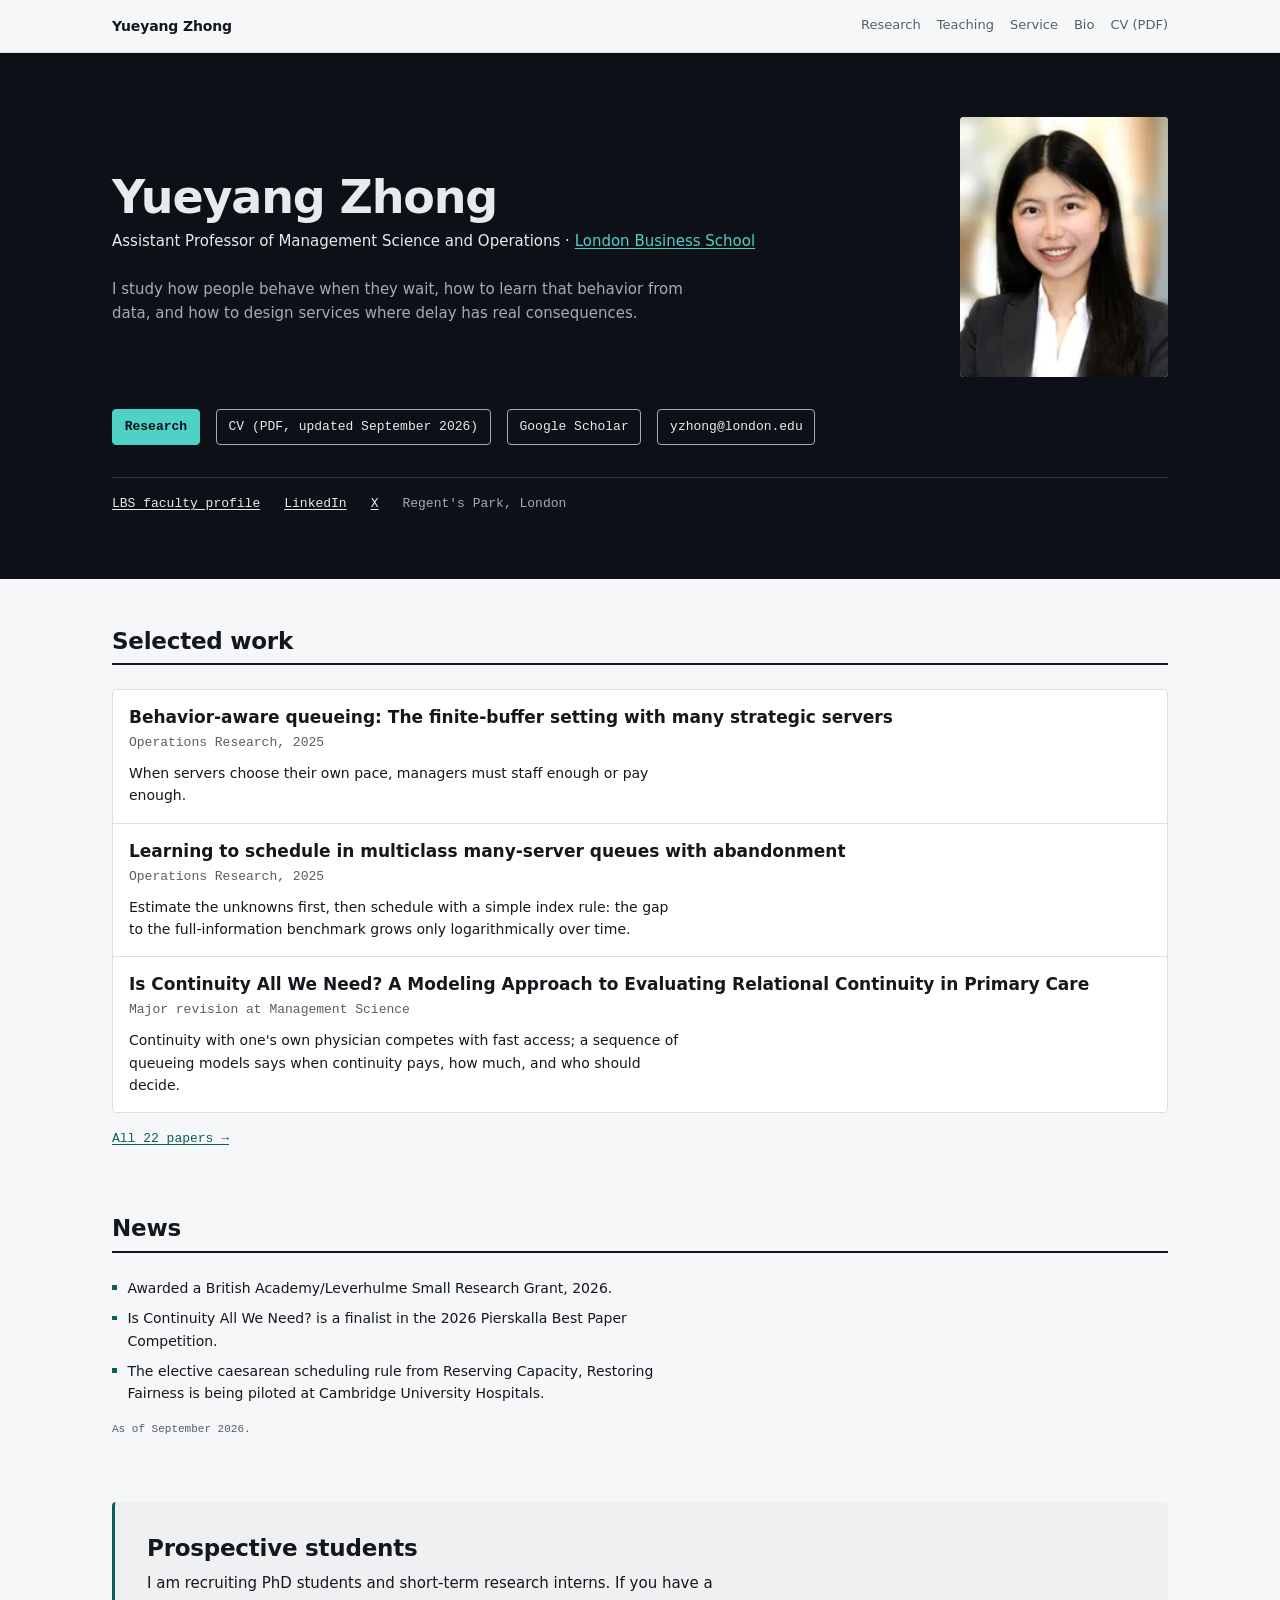
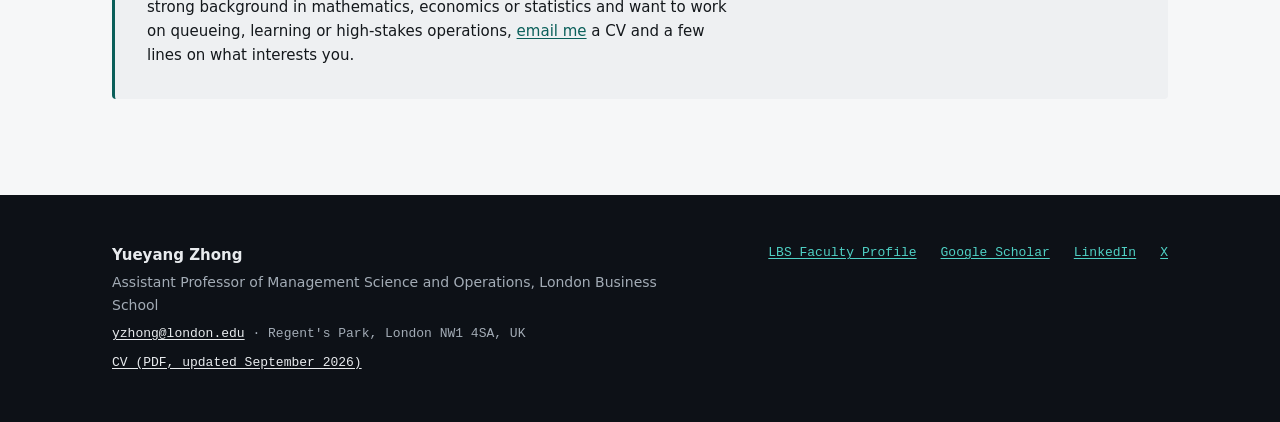
==== index.html @ c59892e0 "[Cursor] Fix what the accessibility and best-practices audits found Three findings from running axe-" ====
<!DOCTYPE html>
<html lang="en" data-design="samplepath">
<head>
<meta charset="utf-8">
<meta name="viewport" content="width=device-width, initial-scale=1">
<title>Yueyang Zhong — London Business School</title>
<meta name="description" content="Yueyang Zhong, Assistant Professor of Management Science and Operations, London Business School: behavior in queues, learning from data, service design.">
<link rel="canonical" href="https://yueyang-zhong.com/">
<meta property="og:type" content="website">
<meta property="og:site_name" content="Yueyang Zhong">
<meta property="og:locale" content="en_GB">
<meta property="og:title" content="Yueyang Zhong — London Business School">
<meta property="og:description" content="Yueyang Zhong, Assistant Professor of Management Science and Operations, London Business School: behavior in queues, learning from data, service design.">
<meta property="og:url" content="https://yueyang-zhong.com/">
<meta property="og:image" content="https://yueyang-zhong.com/img/og-card.png">
<meta property="og:image:type" content="image/png">
<meta property="og:image:width" content="1200">
<meta property="og:image:height" content="630">
<meta property="og:image:alt" content="Yueyang Zhong, Assistant Professor of Management Science and Operations, London Business School. A simulated queue-length path is drawn across a dark card.">
<meta name="twitter:card" content="summary_large_image">
<meta name="twitter:creator" content="@yueyang_zhong">
<meta name="twitter:image" content="https://yueyang-zhong.com/img/og-card.png">
<meta name="twitter:image:alt" content="Yueyang Zhong, Assistant Professor of Management Science and Operations, London Business School. A simulated queue-length path is drawn across a dark card.">
<link rel="icon" href="/favicon.svg" type="image/svg+xml">
<link rel="icon" href="/favicon.ico" sizes="16x16 32x32 48x48">
<link rel="apple-touch-icon" href="/apple-touch-icon.png">
<link rel="stylesheet" href="/styles.css">
<script type="application/ld+json">
{"@context":"https://schema.org","@graph":[{"@type":"WebSite","@id":"https://yueyang-zhong.com/#website","url":"https://yueyang-zhong.com/","name":"Yueyang Zhong","inLanguage":"en","publisher":{"@id":"https://yueyang-zhong.com/#person"}},{"@type":"Person","@id":"https://yueyang-zhong.com/#person","name":"Yueyang Zhong","url":"https://yueyang-zhong.com/","jobTitle":"Assistant Professor of Management Science and Operations","email":"mailto:yzhong@london.edu","address":"Regent's Park, London NW1 4SA, UK","description":"Yueyang Zhong, Assistant Professor of Management Science and Operations, London Business School: behavior in queues, learning from data, service design.","image":{"@type":"ImageObject","url":"https://yueyang-zhong.com/img/portrait-720.jpg","width":720,"height":576},"affiliation":{"@type":"Organization","name":"Management Science and Operations","url":"https://www.london.edu/faculty-and-research/management-science-and-operations","parentOrganization":{"@type":"CollegeOrUniversity","name":"London Business School","url":"https://www.london.edu"}},"alumniOf":[{"@type":"CollegeOrUniversity","name":"The University of Chicago Booth School of Business"},{"@type":"CollegeOrUniversity","name":"Tsinghua University"}],"knowsAbout":["Behavioral and strategic queueing","Learning in queues","High-stakes operations in congested systems","Information and mechanism design"],"sameAs":["https://scholar.google.com/citations?user=4BiTj6sAAAAJ&hl=en","https://www.london.edu/faculty-and-research/faculty-profiles/y/yueyang-zhong","https://www.linkedin.com/in/yueyang-zhong/","https://x.com/yueyang_zhong/"]}]}
</script>
</head>
<body>
<a class="skip" href="#main">Skip to content</a>

<header class="masthead"><div class="wrap">
  <a class="wordmark" href="/">Yueyang Zhong</a>
  <nav aria-label="Primary">
    <a href="/research/">Research</a>
    <a href="/teaching/">Teaching</a>
    <a href="/service/">Service</a>
    <a href="/bio/">Bio</a>
    <a href="/cv-yueyang-zhong.pdf" target="_blank" rel="noopener">CV (PDF)</a>
  </nav>
</div></header>

<main id="main">
<div class="band plain">
  <div class="wrap">
    <div class="herogrid">
      <div>
        <h1>Yueyang Zhong</h1>
        <p class="affil">Assistant Professor of Management Science and Operations &middot; <a href="https://www.london.edu/faculty-and-research/faculty-profiles/y/yueyang-zhong" rel="noopener">London Business School</a></p>
        <p class="identity">I study how people behave when they wait, how to learn that behavior from data, and how to design services where delay has real consequences.</p>
      </div>
      <picture class="portrait"><source type="image/webp" srcset="/img/portrait-240.webp 240w, /img/portrait-480.webp 480w, /img/portrait-720.webp 720w" sizes="(min-width: 52rem) 13rem, 7.5rem"><img src="/img/portrait-480.jpg" srcset="/img/portrait-240.jpg 240w, /img/portrait-480.jpg 480w, /img/portrait-720.jpg 720w" sizes="(min-width: 52rem) 13rem, 7.5rem" width="480" height="384" alt="Portrait of Yueyang Zhong" decoding="async"></picture>
    </div>

    <nav class="actions" aria-label="Start here">
      <a href="/research/" class="dominant">Research</a>
      <a href="/cv-yueyang-zhong.pdf" target="_blank" rel="noopener">CV (PDF, updated September 2026)</a>
      <a href="https://scholar.google.com/citations?user=4BiTj6sAAAAJ&amp;hl=en" target="_blank" rel="noopener">Google Scholar</a>
      <a href="mailto:yzhong@london.edu">yzhong@london.edu</a>
    </nav>

    <ul class="strip">
      <li><a href="https://www.london.edu/faculty-and-research/faculty-profiles/y/yueyang-zhong" rel="noopener">LBS faculty profile</a></li>
      <li><a href="https://www.linkedin.com/in/yueyang-zhong/" rel="noopener">LinkedIn</a></li>
      <li><a href="https://x.com/yueyang_zhong/" rel="noopener">X</a></li>
      <li>Regent&#39;s Park, London</li>
    </ul>
  </div>
</div>
<div class="wrap"><div class="page">

  <section class="section">
    <h2>Selected work</h2>
    <ul class="picks">
      <li>
        <h3><a href="/research/#behavior-aware-queueing-finite-buffer">Behavior-aware queueing: The finite-buffer setting with many strategic servers</a></h3>
        <p class="statusline">Operations Research, 2025</p>
        <p class="hook">When servers choose their own pace, managers must staff enough or pay enough.</p>
      </li>
      <li>
        <h3><a href="/research/#learning-to-schedule-multiclass-abandonment">Learning to schedule in multiclass many-server queues with abandonment</a></h3>
        <p class="statusline">Operations Research, 2025</p>
        <p class="hook">Estimate the unknowns first, then schedule with a simple index rule: the gap to the full-information benchmark grows only logarithmically over time.</p>
      </li>
      <li>
        <h3><a href="/research/#is-continuity-all-we-need">Is Continuity All We Need? A Modeling Approach to Evaluating Relational Continuity in Primary Care</a></h3>
        <p class="statusline">Major revision at Management Science</p>
        <p class="hook">Continuity with one&#39;s own physician competes with fast access; a sequence of queueing models says when continuity pays, how much, and who should decide.</p>
      </li>
    </ul>
    <p class="morelink"><a href="/research/">All 22 papers →</a></p>
  </section>

  <section class="section">
    <h2>News</h2>
    <ul class="nowlist">
      <li>Awarded a British Academy/Leverhulme Small Research Grant, 2026.</li>
      <li>Is Continuity All We Need? is a finalist in the 2026 Pierskalla Best Paper Competition.</li>
      <li>The elective caesarean scheduling rule from Reserving Capacity, Restoring Fairness is being piloted at Cambridge University Hospitals.</li>
    </ul>
    <p class="asof">As of September 2026.</p>
  </section>

<section class="cta">
  <h2>Prospective students</h2>
  <p>I am recruiting PhD students and short-term research interns. If you have a strong background in mathematics, economics or statistics and want to work on queueing, learning or high-stakes operations, <a href="mailto:yzhong@london.edu">email me</a> a CV and a few lines on what interests you.</p>
</section>

</div></div>
</main>

<footer class="footer"><div class="wrap">
  <div>
    <p class="fname">Yueyang Zhong</p>
    <p class="frole">Assistant Professor of Management Science and Operations, London Business School</p>
    <p class="fmeta"><a href="mailto:yzhong@london.edu">yzhong@london.edu</a> &middot; Regent&#39;s Park, London NW1 4SA, UK</p>
    <p class="fmeta"><a href="/cv-yueyang-zhong.pdf" target="_blank" rel="noopener">CV (PDF, updated September 2026)</a></p>
  </div>
  <nav aria-label="Elsewhere">
    <a href="https://www.london.edu/faculty-and-research/faculty-profiles/y/yueyang-zhong" rel="noopener">LBS Faculty Profile</a>
    <a href="https://scholar.google.com/citations?user=4BiTj6sAAAAJ&amp;hl=en" rel="noopener">Google Scholar</a>
    <a href="https://www.linkedin.com/in/yueyang-zhong/" rel="noopener">LinkedIn</a>
    <a href="https://x.com/yueyang_zhong/" rel="noopener">X</a>
  </nav>
</div></footer>
<script>
/* The old site faked navigation with #fragments, which are still in inboxes and
   in Google's index. A fragment never reaches the server, so this is the only
   place the mapping can happen. With JS off the reader stays on the home page,
   which is a fair destination for all four. Nothing else on the site uses JS. */
(function () {
  var map = {"#bio": "/bio/", "#research": "/research/", "#services": "/service/", "#teaching": "/teaching/"};
  var to = map[(window.location.hash || "").toLowerCase()];
  if (to) { window.location.replace(to); }
})();
</script>
</body>
</html>
---- styles.css ----
/* GENERATED by tools/build_site.py from tokens.css + tools/site.css.
   Do not edit this file: edit those two and rebuild. */
/* ============================================================================
   tokens.css — design tokens for yueyang-zhong.com
   ----------------------------------------------------------------------------
   Written 2026-09-20. Companion to DESIGN.md. Consumed by Task 7.

   GATE B IS DECIDED: the chosen direction is SAMPLE PATH. The Broadsheet and
   Plate theme blocks have been deleted. They remain recoverable from
   _design\mockup-1.html and _design\mockup-3.html, which inline the
   three-theme version of this file and are kept on disk as the record.

   HOW THIS FILE IS ORGANISED

   Part 1  Invariants. Spacing, motion, focus, layout and z-index. Structural
           rather than stylistic, and unchanged from the three-direction
           version of this file.

   Part 2  The Sample Path theme: font stacks, type scale, colour palette,
           density and border rules, scoped to [data-design="samplepath"].
           Set it on the root element:  <html lang="en" data-design="samplepath">

   No @import, no @font-face, no CDN, no webfont. Every font stack below
   resolves against fonts already on the reader's machine, so this file has
   zero network dependencies and the site ships zero font bytes. See
   DESIGN.md §3.4 for why Sample Path in particular does not need one.

   Every colour pair is measured, not asserted. Run
   `venv\Scripts\python.exe _design\contrast.py` after changing any colour;
   it exits non-zero if a pair drops below its WCAG 2.1 AA threshold.
   ========================================================================= */

/* ============================================================================
   PART 1 — INVARIANTS
   ========================================================================= */

:root {
  /* --- Spacing scale ------------------------------------------------------
     A single 8px-rooted scale with two sub-8 steps for inline gaps. Named by
     t-shirt size so a component never invents a number. Anything not on this
     scale is a bug, with one exception: optical alignment of the motif, which
     is documented inline where it occurs. */
  --space-3xs: 0.25rem; /*  4px */
  --space-2xs: 0.5rem; /*  8px */
  --space-xs: 0.75rem; /* 12px */
  --space-s: 1rem; /* 16px */
  --space-m: 1.5rem; /* 24px */
  --space-l: 2rem; /* 32px */
  --space-xl: 3rem; /* 48px */
  --space-2xl: 4rem; /* 64px */
  --space-3xl: 6rem; /* 96px */
  --space-4xl: 8rem; /* 128px */

  /* --- Layout -------------------------------------------------------------
     --measure is the reading measure for prose. The theme overrides it; the
     value here is the fallback. --gutter grows with the viewport so the
     390px case is not starved and the 1440px case is not cramped. */
  --measure: 66ch;
  --measure-tight: 58ch;
  --page-max: 72rem;
  --gutter: clamp(1.25rem, 4vw, 3rem);

  /* Clears the sticky masthead when an anchor is targeted. IA.md §2.3.1 makes
     this mandatory: without it the browser scrolls a paper entry underneath
     the header and the anchor arrival lands on the wrong paper. */
  --anchor-offset: 5.5rem;

  /* --- Motion -------------------------------------------------------------
     Four durations and one signature. Anything longer than --motion-slow on
     an interaction is a delay the reader can feel and did not ask for. */
  --motion-instant: 90ms;
  --motion-fast: 160ms;
  --motion-base: 240ms;
  --motion-slow: 420ms;
  --motion-signature: 2600ms; /* the hero motif draw, once, on load */
  --motion-signature-delay: 250ms;

  --ease-out: cubic-bezier(0.22, 0.7, 0.3, 1);
  --ease-in-out: cubic-bezier(0.65, 0, 0.35, 1);
  --ease-step: steps(1, end);

  /* --- Focus --------------------------------------------------------------
     One focus treatment across the whole site. Colour comes from the theme;
     geometry does not, because an inconsistent focus ring is a usability bug
     rather than a style choice. */
  --focus-width: 3px;
  --focus-offset: 2px;

  /* --- Elevation ----------------------------------------------------------
     Deliberately minimal. This site separates things with rules and space,
     not shadows; a drop shadow on an academic paper list reads as a product
     dashboard. --elev-1 exists only for chrome that floats over content
     (the mobile jump bar), and nothing else may use it. */
  --elev-0: none;
  --elev-1: 0 1px 2px rgb(0 0 0 / 0.06), 0 4px 12px rgb(0 0 0 / 0.05);

  /* --- Stacking ----------------------------------------------------------- */
  --z-base: 0;
  --z-sticky: 10;
  --z-masthead: 20;
  --z-skiplink: 100;
}

/* Reduced motion is honoured at the token level, so a component that forgets
   to write its own media query still gets the right behaviour. The signature
   motif goes to zero duration, which means it renders in its final, complete
   state — not that it disappears. */
@media (prefers-reduced-motion: reduce) {
  :root {
    --motion-instant: 1ms;
    --motion-fast: 1ms;
    --motion-base: 1ms;
    --motion-slow: 1ms;
    --motion-signature: 1ms;
    --motion-signature-delay: 0ms;
  }
}

/* ============================================================================
   PART 2 — THEME: SAMPLE PATH

   Type role names, in the order they appear in an entry:

     --font-display / --font-body / --font-meta   font stacks
     --t-display  page H1
     --t-h2       direction heading (I. Behavioral and strategic queueing)
     --t-h3       paper title
     --t-body     overview, takeaway
     --t-small    author line, abstract
     --t-meta     third line (status), credit bullets, link row
     --t-micro    letterspaced labels and counts

   Each --t-* role has a matching --lh-* line height and --ls-* letter spacing
   where it differs from normal.
   ========================================================================= */

[data-design="samplepath"] {
  /* Fonts — the platform UI sans, plus the platform monospace for anything
     that is a value rather than a word. ui-monospace and the Cascadia/Consolas
     fallbacks all carry tabular figures, which is the point: the third line,
     years, page ranges and counts line up in a column. */
  --font-display: system-ui, -apple-system, "Segoe UI Variable Display",
    "Segoe UI", Roboto, "Helvetica Neue", Arial, sans-serif;
  --font-body: var(--font-display);
  --font-meta: ui-monospace, SFMono-Regular, "SF Mono", "Cascadia Mono",
    "Segoe UI Mono", Consolas, "Liberation Mono", Menlo, monospace;

  /* Type scale — 1.2 (minor third) off a 15px base. This direction buys its
     legibility from alignment and whitespace discipline rather than size. */
  --t-display: clamp(1.875rem, 1.4rem + 2vw, 2.875rem); /* 30 → 46 */
  --t-h2: clamp(1.1875rem, 1.05rem + 0.6vw, 1.4375rem); /* 19 → 23 */
  --t-h3: 1.0625rem; /* 17 */
  --t-body: 0.9375rem; /* 15 */
  --t-small: 0.875rem; /* 14 */
  --t-meta: 0.8125rem; /* 13 */
  --t-micro: 0.6875rem; /* 11 */

  --lh-display: 1.05;
  --lh-h2: 1.25;
  --lh-h3: 1.35;
  --lh-body: 1.6;
  --lh-small: 1.5;
  --lh-meta: 1.35;

  --ls-display: -0.025em;
  --ls-h2: -0.01em;
  --ls-micro: 0.08em;

  --weight-body: 400;
  --weight-medium: 550;
  --weight-bold: 680;

  /* Colour — cool neutrals, one teal signal, one dark band.
     Ratios measured in _design/contrast.json. */
  --c-bg: #f6f7f8;
  --c-bg-sunk: #eef0f2;
  --c-card: #ffffff;
  --c-ink: #14181c; /* 17.84:1 on --c-card */
  --c-ink-muted: #565e66; /*  6.59:1 on --c-card */
  --c-ink-faint: #565e66;
  --c-rule: #dce0e4; /*  1.33:1 — decorative only */
  --c-rule-strong: #838c95; /*  3.18:1 — control boundaries */
  --c-accent: #0a5f5a; /*  7.51:1 on --c-card */
  --c-accent-hover: #073f3c; /* 11.76:1 */
  --c-award-ink: #6b4a00; /*  7.13:1 on --c-card — award bullet marker */
  --c-target-tint: #e8f4f3; /* 15.86:1 for --c-ink */
  --c-focus: var(--c-accent);

  /* The 3px status edge on an entry. Gate B moved status into the third line
     as words, so these two are now a redundant second channel, not the only
     one. "In progress" deliberately has no colour of its own: it takes
     --c-rule, so the edge is present but says nothing louder than the text. */
  --c-state-published: #0a5f5a; /*  7.51:1 on --c-card */
  --c-state-review: #8a4b00; /*  6.80:1 on --c-card */

  /* Dark hero band */
  --c-band: #0d1117;
  --c-band-ink: #e8ebee; /* 15.81:1 on --c-band */
  --c-band-muted: #a3acb6; /*  8.23:1 */
  --c-band-accent: #4fd1c5; /* 10.15:1 — the motif stroke */

  /* Density and shape */
  --measure: 62ch;
  --entry-gap: 0; /* rows meet on a shared hairline */
  --entry-pad: var(--space-s);
  --section-gap: var(--space-2xl);
  --rail-width: 15rem;
  --radius: 4px;
  --radius-chip: 3px;
  --border-hair: 1px;
  --border-emphasis: 2px;
  --target-rule: 3px;
}
/* ============================================================================
   site.css — components for yueyang-zhong.com
   ----------------------------------------------------------------------------
   Concatenated after tokens.css by tools/build_site.py, which writes the single
   served stylesheet. Edit this file or tokens.css, never site/styles.css.

   Two halves:

   PART A  The reset, the page chrome (masthead, hero band, footer) and the
           research page. Ported verbatim from RESET_CSS and SAMPLEPATH_CSS in
           _design/build_mockups.py, which produced the render the author signed
           off. Do not restyle anything here; DESIGN.md is the contract and
           _design/mockup-2.html is the reference.

   PART B  The four pages that had no mockup: home, teaching, service, bio.
           These add no new colours, no new type sizes and no new spacing
           values. Every rule below composes tokens.css and reuses the research
           page's own conventions: monospace for anything that is a value
           rather than a word, hairlines instead of shadows, and one measure for
           prose.

   PART C  Print.

   No @import. No webfont: the design is system stacks by decision, so the site
   ships zero font bytes. No url() of any kind, so the stylesheet requests
   nothing.
   ========================================================================= */

/* ============================================================================
   PART A1 — reset
   ========================================================================= */

*,*::before,*::after{box-sizing:border-box}
html{-webkit-text-size-adjust:100%}
body{margin:0}
img,svg{display:block;max-width:100%}
a{color:inherit}
h1,h2,h3,p,ul,ol,dl,figure{margin:0}
ul{padding:0;list-style:none}
:focus-visible{outline:var(--focus-width) solid var(--c-focus);
 outline-offset:var(--focus-offset)}
.skip{position:absolute;left:-9999px;top:0;z-index:var(--z-skiplink);
 padding:.75rem 1rem;background:var(--c-bg);color:var(--c-ink)}
.skip:focus{left:0}
.vh{position:absolute;width:1px;height:1px;overflow:hidden;clip-path:inset(50%);
 white-space:nowrap}
article{scroll-margin-top:var(--anchor-offset)}
section{scroll-margin-top:var(--anchor-offset)}
summary{cursor:pointer}
summary::-webkit-details-marker{display:none}

/* ============================================================================
   PART A2 — page chrome and the research page (Sample Path, as signed off)
   ========================================================================= */

body{background:var(--c-bg);color:var(--c-ink);font-family:var(--font-body);
 font-size:var(--t-body);line-height:var(--lh-body);
 -webkit-font-smoothing:antialiased}
.wrap{max-width:var(--page-max);margin:0 auto;padding:0 var(--gutter)}

.masthead{position:sticky;top:0;z-index:var(--z-masthead);
 background:color-mix(in srgb,var(--c-bg) 88%,transparent);
 backdrop-filter:saturate(140%) blur(8px);
 border-bottom:var(--border-hair) solid var(--c-rule)}
.masthead .wrap{display:flex;flex-wrap:wrap;gap:var(--space-2xs) var(--space-m);
 align-items:center;justify-content:space-between;min-height:3.25rem}
.wordmark{font-weight:var(--weight-bold);font-size:var(--t-small);
 letter-spacing:-.01em;text-decoration:none}
.masthead nav{display:flex;flex-wrap:wrap;gap:var(--space-xs) var(--space-s)}
.masthead nav a{font-size:var(--t-meta);text-decoration:none;
 color:var(--c-ink-muted);padding:.3rem 0;
 border-bottom:var(--border-emphasis) solid transparent}
.masthead nav a:hover{color:var(--c-ink)}
.masthead nav a[aria-current]{color:var(--c-ink);
 border-bottom-color:var(--c-accent)}

/* The sticky masthead over a dark band: at the top of the page the blurred
   light background would sit on top of the band. It is only sticky once it has
   left, so the band supplies its own top padding and the masthead is
   transparent until it detaches -- which is what `position:sticky` already
   does. Nothing to add; noted so it is not "fixed" later. */

/* Signature motif: the queue-length sample path, drawn once with a CSS
   stroke-dash animation. No JS. The path is complete in the markup, so with
   animation suppressed the figure is simply already finished. */
.band{background:var(--c-band);color:var(--c-band-ink);position:relative;
 overflow:hidden;padding:var(--space-2xl) 0 0}
.band h1{font-size:var(--t-display);line-height:var(--lh-display);
 letter-spacing:var(--ls-display);font-weight:var(--weight-bold)}
.band .kicker{font-family:var(--font-meta);font-size:var(--t-micro);
 letter-spacing:var(--ls-micro);text-transform:uppercase;
 color:var(--c-band-accent);margin-bottom:var(--space-xs)}
.band .overview{max-width:var(--measure);margin-top:var(--space-m);
 color:var(--c-band-muted);font-size:var(--t-body)}
/* Review round 1 deleted the hero totals line and the motif caption. The
   caption used to supply the band's bottom padding, so the motif carries it
   now; without this the sample path runs into the edge of the dark band. */
.motif{margin-top:var(--space-l);line-height:0;
 padding-bottom:var(--space-l)}
.motif svg{width:100%;height:auto}
.motif .grid{stroke:rgb(255 255 255 / .1);stroke-width:1}
.motif .path{fill:none;stroke:var(--c-band-accent);stroke-width:2;
 stroke-linejoin:round;stroke-dasharray:2048;stroke-dashoffset:2048;
 animation:draw var(--motion-signature) var(--ease-out)
  var(--motion-signature-delay) forwards}
@keyframes draw{to{stroke-dashoffset:0}}
@media (prefers-reduced-motion:reduce){
  .motif .path{animation:none;stroke-dashoffset:0}
}

/* Two-column: sticky direction rail, then the list.
   min-width:0 on both tracks is load-bearing, not defensive. A grid item's
   default min-width is auto, so the rail's nowrap direction links would set a
   min-content width of ~1000px and push the whole page into horizontal
   scroll at 390px. With min-width:0 the rail scrolls internally instead. */
.layout{display:grid;gap:var(--space-xl);padding:var(--space-xl) 0 var(--space-2xl);
 grid-template-columns:minmax(0,1fr)}
.layout>*{min-width:0}
@media (min-width:64rem){
  .layout{grid-template-columns:var(--rail-width) minmax(0,1fr);
   gap:var(--space-2xl)}
  .rail{position:sticky;top:5rem;align-self:start}
}
.rail h2{font-family:var(--font-meta);font-size:var(--t-micro);
 letter-spacing:var(--ls-micro);text-transform:uppercase;
 color:var(--c-ink-muted);margin-bottom:var(--space-xs)}
.jumpbar ul{display:flex;gap:var(--space-2xs);overflow-x:auto;
 padding-bottom:var(--space-2xs);scrollbar-width:thin}
@media (min-width:64rem){
  .jumpbar ul{flex-direction:column;overflow:visible}
}
.jumpbar a{display:flex;gap:.55em;align-items:baseline;text-decoration:none;
 font-size:var(--t-meta);padding:.4rem .6rem;border-radius:var(--radius);
 border:var(--border-hair) solid var(--c-rule);background:var(--c-card);
 white-space:nowrap;transition:border-color var(--motion-fast) var(--ease-out)}
@media (min-width:64rem){.jumpbar a{white-space:normal}}
.jumpbar a:hover{border-color:var(--c-rule-strong)}
.jb-num{font-family:var(--font-meta);color:var(--c-accent);
 font-weight:var(--weight-bold)}
.jb-name{flex:1}
.jb-count{font-family:var(--font-meta);color:var(--c-ink-muted);
 font-variant-numeric:tabular-nums}
.legend{margin-top:var(--space-m);font-size:var(--t-micro);
 color:var(--c-ink-muted);line-height:1.5}

.direction{margin-bottom:var(--section-gap)}
.direction>header{margin-bottom:var(--space-s)}
.direction h2{font-size:var(--t-h2);line-height:var(--lh-h2);
 letter-spacing:var(--ls-h2);font-weight:var(--weight-bold);
 display:flex;gap:.5em;align-items:baseline}
.dnum{font-family:var(--font-meta);font-size:var(--t-meta);
 color:var(--c-accent);font-weight:var(--weight-bold);
 border:var(--border-hair) solid var(--c-accent);border-radius:var(--radius-chip);
 padding:.1em .45em;letter-spacing:.04em}
.orienting{color:var(--c-ink-muted);font-size:var(--t-small);
 max-width:var(--measure);margin-top:var(--space-2xs)}

.list{background:var(--c-card);border:var(--border-hair) solid var(--c-rule);
 border-radius:var(--radius);overflow:hidden}
.entry{padding:var(--entry-pad);position:relative;
 border-top:var(--border-hair) solid var(--c-rule)}
.entry:first-child{border-top:0}
.entry::before{content:"";position:absolute;left:0;top:0;bottom:0;width:3px;
 background:var(--state-colour)}
.entry[data-state="published"]{--state-colour:var(--c-state-published)}
.entry[data-state="review"]{--state-colour:var(--c-state-review)}
.entry[data-state="progress"]{--state-colour:var(--c-rule)}
.entry h3{font-size:var(--t-h3);line-height:var(--lh-h3);
 font-weight:var(--weight-medium);padding-left:var(--space-xs)}
.entry>*:not(h3){padding-left:var(--space-xs)}
.authors{font-size:var(--t-small);color:var(--c-ink-muted);
 margin-top:var(--space-3xs)}
.au-self{font-weight:var(--weight-bold);color:var(--c-ink)}
.au-student{text-decoration:underline;text-decoration-style:dotted;
 text-underline-offset:.18em}
/* The third line. One slot, one treatment, whatever the state: a published
   paper's citation and a working paper's "Work in progress" are the same font,
   size and colour, because they answer the same question. */
.statusline{font-family:var(--font-meta);font-size:var(--t-meta);
 font-variant-numeric:tabular-nums;color:var(--c-ink-muted);
 margin-top:var(--space-3xs)}

/* Awards, coverage and funding as visible bullets. They used to sit below a
   one-line summary; review round 1 deleted that slot, so they now follow the
   status line directly. The award marker is the one place this list uses a
   second colour, so the strongest credential is findable without a pill. */
.credits{margin-top:var(--space-2xs);max-width:var(--measure);
 display:grid;gap:var(--space-3xs)}
.credit{position:relative;padding-left:1.1em;font-size:var(--t-meta);
 line-height:1.55;color:var(--c-ink)}
.credit::before{content:"";position:absolute;left:0;top:.55em;
 width:.34em;height:.34em;background:var(--c-ink-muted)}
.credit-award{color:var(--c-ink)}
.credit-award::before{background:var(--c-award-ink)}
.credit-k{font-family:var(--font-meta);font-size:var(--t-micro);
 letter-spacing:.06em;text-transform:uppercase;color:var(--c-ink-muted);
 margin-right:.55em}
.credit-award .credit-k{color:var(--c-award-ink)}
.credits a{color:var(--c-accent);text-underline-offset:.15em}

.links{margin-top:var(--space-2xs);display:flex;flex-wrap:wrap;
 gap:var(--space-2xs) var(--space-xs);font-family:var(--font-meta);
 font-size:var(--t-meta)}
.links a{color:var(--c-accent);text-underline-offset:.15em}
.links a:hover,.credits a:hover,.pagetail a:hover{color:var(--c-accent-hover)}

details{margin-top:var(--space-2xs)}
summary{display:inline-flex;align-items:center;gap:.5em;
 font-family:var(--font-meta);font-size:var(--t-meta);color:var(--c-accent);
 list-style:none;border:var(--border-hair) solid var(--c-rule-strong);
 border-radius:var(--radius-chip);padding:.2em .6em;
 transition:background var(--motion-fast) var(--ease-out)}
summary::before{content:"";width:.45em;height:.45em;border-right:2px solid
 currentColor;border-bottom:2px solid currentColor;transform:rotate(45deg)
 translate(-1px,-1px);transition:transform var(--motion-fast) var(--ease-out)}
details[open] summary::before{transform:rotate(-135deg) translate(-2px,-2px)}
summary:hover{background:var(--c-bg-sunk)}
.t2-body{margin-top:var(--space-2xs);padding:var(--space-s);
 background:var(--c-bg);border-left:var(--border-emphasis) solid var(--c-rule);
 max-width:var(--measure)}
/* For 16 of 22 entries this is now the only prose on the page, not
   supplementary detail, because the one-line summary above it is gone. */
.precis{font-size:var(--t-small);line-height:1.62}

.entry:target{background:var(--c-target-tint)}
.entry:target::before{background:var(--c-accent);width:4px}

.pagetail{border-top:var(--border-hair) solid var(--c-rule);
 padding-top:var(--space-m);font-size:var(--t-small);color:var(--c-ink-muted)}
.pagetail p+p{margin-top:var(--space-2xs)}
.pagetail a{color:var(--c-accent)}

/* ============================================================================
   PART B — home, teaching, service, bio

   B1. Page skeleton. Every page opens with the same dark band as /research/,
   so the five destinations read as one site. The motif appears in one place
   only, per DESIGN.md section 8, so on these four pages the band carries the
   heading and nothing else and therefore needs its own bottom padding.
   ========================================================================= */

.band.plain{padding-bottom:var(--space-2xl)}
.band .lede{max-width:var(--measure);margin-top:var(--space-m);
 color:var(--c-band-ink);font-size:var(--t-body)}
.band .lede a{color:var(--c-band-accent);text-underline-offset:.15em}

main{display:block}
.page{padding:var(--space-xl) 0 var(--space-3xl);max-width:var(--page-max);
 margin:0 auto}
.section{margin-top:var(--section-gap)}
.section:first-child{margin-top:0}
.section>h2,.band-section>h2{font-size:var(--t-h2);line-height:var(--lh-h2);
 letter-spacing:var(--ls-h2);font-weight:var(--weight-bold);
 padding-bottom:var(--space-2xs);
 border-bottom:var(--border-emphasis) solid var(--c-ink)}
.section>h2+*{margin-top:var(--space-m)}
.prose{max-width:var(--measure)}
.prose p+p{margin-top:var(--space-s)}
.prose a{color:var(--c-accent);text-underline-offset:.15em}
.prose a:hover{color:var(--c-accent-hover)}

/* B2. The year-and-line row. One component for positions, education, awards,
   industry experience and every service section: the left column is a value,
   so it is monospace and tabular like the research page's third line, and the
   rows meet on a shared hairline exactly as the paper entries do. Below 34rem
   the year moves above its line rather than squeezing the text into a third of
   the viewport. */
.rows{border-top:var(--border-hair) solid var(--c-rule)}
.rows>li{border-bottom:var(--border-hair) solid var(--c-rule);
 padding:var(--space-xs) 0}
.rk{display:block;font-family:var(--font-meta);font-size:var(--t-meta);
 font-variant-numeric:tabular-nums;color:var(--c-ink-muted);
 margin-bottom:var(--space-3xs)}
@media (min-width:34rem){
  .rows>li{display:grid;grid-template-columns:8.5rem minmax(0,1fr);
   gap:var(--space-s)}
  .rk{margin-bottom:0;padding-top:.15em}
}
.rv{max-width:var(--measure)}
.rv>p:first-child{font-size:var(--t-body)}
.sub{font-size:var(--t-small);color:var(--c-ink-muted);
 margin-top:var(--space-3xs)}
.sub-k{font-family:var(--font-meta);font-size:var(--t-micro);
 letter-spacing:.06em;text-transform:uppercase;color:var(--c-ink-muted);
 margin-right:.55em}
.sub a{color:var(--c-accent);text-underline-offset:.15em}
.rv .links{margin-top:var(--space-2xs)}
/* An undated list -- the journals, the conference venues -- keeps the same
   hairline rows without an empty first column. */
.rows.undated>li{display:block}

/* B3. Two-column lists where each line is short. The journals are 13 one-word
   to four-word names; a single column wastes two thirds of a desktop row. */
.cols{columns:2;column-gap:var(--space-2xl)}
@media (max-width:40rem){.cols{columns:1}}
.cols>li{break-inside:avoid}
.subhead{font-family:var(--font-meta);font-size:var(--t-micro);
 letter-spacing:var(--ls-micro);text-transform:uppercase;
 color:var(--c-ink-muted);margin-bottom:var(--space-2xs)}
.group+.group{margin-top:var(--space-l)}

/* B4. Home hero. Text first in the DOM so the name is the first thing read on
   a phone and the first thing a screen reader reaches; the portrait floats to
   the right only once there is room for it. */
.herogrid{display:grid;gap:var(--space-l);align-items:start}
@media (min-width:52rem){
  .herogrid{grid-template-columns:minmax(0,1fr) 13rem;gap:var(--space-2xl);
   align-items:center}
}
.band .herogrid h1{margin-top:var(--space-3xs)}
.band .affil{margin-top:var(--space-2xs);font-size:var(--t-body);
 color:var(--c-band-ink)}
.band .affil a{color:var(--c-band-accent);text-underline-offset:.15em}
.band .identity{max-width:var(--measure);margin-top:var(--space-m);
 color:var(--c-band-muted)}

/* The portrait is a 5:4 landscape frame shown in a portrait slot. object-fit
   crops the sides rather than the top of the head, and object-position nudges
   the face off dead centre; a hard crop baked into the file would be one
   irreversible guess about framing. */
.portrait{display:block;width:7.5rem;border-radius:var(--radius);
 overflow:hidden;background:var(--c-bg-sunk)}
.portrait img{width:100%;height:auto;aspect-ratio:4/5;object-fit:cover;
 object-position:48% 46%}
@media (min-width:52rem){.portrait{width:13rem}}
.biophoto{width:8rem;margin-bottom:var(--space-m)}
@media (min-width:40rem){.biophoto{width:12rem}}

/* B5. Action row. One dominant action, the rest quiet -- the dominant one is
   the only filled button on the site. */
.actions{display:flex;flex-wrap:wrap;gap:var(--space-2xs) var(--space-s);
 margin-top:var(--space-l)}
.actions a{display:inline-flex;align-items:center;gap:.4em;
 font-size:var(--t-meta);font-family:var(--font-meta);text-decoration:none;
 padding:.5em .9em;border-radius:var(--radius);
 border:var(--border-hair) solid var(--c-band-muted);
 color:var(--c-band-ink);
 transition:border-color var(--motion-fast) var(--ease-out),
  background var(--motion-fast) var(--ease-out)}
.actions a:hover{border-color:var(--c-band-accent)}
.actions a.dominant{background:var(--c-band-accent);border-color:var(--c-band-accent);
 color:var(--c-band);font-weight:var(--weight-medium)}
.actions a.dominant:hover{background:var(--c-band-ink);border-color:var(--c-band-ink)}

/* B6. Credential strip: the five places this person is verifiable, plus where
   she is. Monospace because each item is a handle rather than a phrase. */
.strip{display:flex;flex-wrap:wrap;gap:var(--space-2xs) var(--space-m);
 margin-top:var(--space-l);padding-top:var(--space-s);
 border-top:var(--border-hair) solid rgb(255 255 255 / .14);
 font-family:var(--font-meta);font-size:var(--t-meta);
 color:var(--c-band-muted)}
.strip a{color:var(--c-band-ink);text-underline-offset:.15em}
.strip a:hover{color:var(--c-band-accent)}

/* B7. Selected work on the home page. Deliberately not the research entry
   component: three papers with one sentence each, no status edge, no
   disclosure. Same card surface and hairlines so it still looks like the same
   site. */
.picks{background:var(--c-card);border:var(--border-hair) solid var(--c-rule);
 border-radius:var(--radius);overflow:hidden}
.picks>li{padding:var(--space-s);
 border-top:var(--border-hair) solid var(--c-rule)}
.picks>li:first-child{border-top:0}
.picks h3{font-size:var(--t-h3);line-height:var(--lh-h3);
 font-weight:var(--weight-medium)}
.picks h3 a{text-decoration:none;text-underline-offset:.15em}
.picks h3 a:hover{color:var(--c-accent);text-decoration:underline}
.picks .statusline{margin-top:var(--space-3xs)}
.picks .hook{margin-top:var(--space-2xs);font-size:var(--t-small);
 max-width:var(--measure)}
.morelink{margin-top:var(--space-s);font-family:var(--font-meta);
 font-size:var(--t-meta)}
.morelink a{color:var(--c-accent);text-underline-offset:.15em}
.morelink a:hover{color:var(--c-accent-hover)}

/* B8. Currently. A dated list that is expected to go stale, so it says when it
   was last true. */
.nowlist{display:grid;gap:var(--space-2xs);max-width:var(--measure)}
.nowlist li{position:relative;padding-left:1.1em;font-size:var(--t-small)}
.nowlist li::before{content:"";position:absolute;left:0;top:.6em;
 width:.34em;height:.34em;background:var(--c-accent)}
.nowlist a{color:var(--c-accent);text-underline-offset:.15em}
.asof{margin-top:var(--space-s);font-family:var(--font-meta);
 font-size:var(--t-micro);color:var(--c-ink-muted)}

/* B9. Call to action. The one sunk panel on the site, because it is an offer
   rather than a record. */
.cta{margin-top:var(--section-gap);padding:var(--space-l);
 background:var(--c-bg-sunk);border-left:var(--target-rule) solid var(--c-accent);
 border-radius:var(--radius)}
.cta h2{font-size:var(--t-h2);line-height:var(--lh-h2);
 letter-spacing:var(--ls-h2);font-weight:var(--weight-bold)}
.cta p{margin-top:var(--space-2xs);max-width:var(--measure)}
.cta a{color:var(--c-accent);text-underline-offset:.15em}
.cta a:hover{color:var(--c-accent-hover)}

/* B10. Courses and students: a short heading, then metadata, then one
   sentence. Same three-tier shape as a paper entry, without the edge. */
.course,.topic{padding:var(--space-s) 0;
 border-bottom:var(--border-hair) solid var(--c-rule)}
.course:first-child,.topic:first-of-type{
 border-top:var(--border-hair) solid var(--c-rule)}
.course h3,.topic h3{font-size:var(--t-h3);line-height:var(--lh-h3);
 font-weight:var(--weight-medium)}
.course .meta{margin-top:var(--space-3xs);font-family:var(--font-meta);
 font-size:var(--t-meta);color:var(--c-ink-muted);
 font-variant-numeric:tabular-nums}
.course p:last-child,.topic p:last-child{margin-top:var(--space-2xs);
 max-width:var(--measure);font-size:var(--t-small)}
.student{padding:var(--space-s) 0;
 border-bottom:var(--border-hair) solid var(--c-rule)}
.student:first-child{border-top:var(--border-hair) solid var(--c-rule)}
.student h3{font-size:var(--t-h3);line-height:var(--lh-h3);
 font-weight:var(--weight-medium)}
.student .meta{margin-top:var(--space-3xs);font-size:var(--t-small);
 color:var(--c-ink-muted);max-width:var(--measure)}
.student .placement{margin-top:var(--space-2xs);font-size:var(--t-small)}
.student .placement .sub-k{color:var(--c-accent)}

/* B11. Method names. These are labels, not links, and they used to be a
   sentence on the live site. Bordered so the row does not read as prose, at
   the same radius the disclosure control uses. */
.methods{display:flex;flex-wrap:wrap;gap:var(--space-2xs)}
.methods li{font-family:var(--font-meta);font-size:var(--t-meta);
 padding:.25em .6em;border-radius:var(--radius-chip);
 border:var(--border-hair) solid var(--c-rule-strong);
 color:var(--c-ink);background:var(--c-card)}

/* B12. Footer. Text, not a logo image: the affiliation is a fact, and a
   bitmap of a wordmark is a network request that says the same thing. */
.footer{background:var(--c-band);color:var(--c-band-ink);
 padding:var(--space-xl) 0}
.footer .wrap{display:grid;gap:var(--space-m)}
@media (min-width:48rem){
  .footer .wrap{grid-template-columns:minmax(0,1fr) auto;
   align-items:start;gap:var(--space-2xl)}
}
.footer .fname{font-weight:var(--weight-bold)}
.footer .frole{margin-top:var(--space-3xs);font-size:var(--t-small);
 color:var(--c-band-muted);max-width:var(--measure)}
.footer .fmeta{margin-top:var(--space-2xs);font-family:var(--font-meta);
 font-size:var(--t-meta);color:var(--c-band-muted)}
.footer .fmeta a{color:var(--c-band-ink);text-underline-offset:.15em}
.footer nav{display:flex;flex-wrap:wrap;gap:var(--space-2xs) var(--space-m);
 font-family:var(--font-meta);font-size:var(--t-meta)}
.footer nav a{color:var(--c-band-accent);text-underline-offset:.15em}
.footer a:hover{color:var(--c-band-accent)}

/* B13. 404. Short by design: it exists to get the reader to one of five
   places, not to apologise. */
.notfound{padding:var(--space-3xl) 0;max-width:var(--measure)}
.notfound h1{font-size:var(--t-display);line-height:var(--lh-display);
 letter-spacing:var(--ls-display);font-weight:var(--weight-bold);
 margin-bottom:var(--space-m)}
.notfound ul{margin-top:var(--space-m);display:grid;gap:var(--space-2xs)}
.notfound a{color:var(--c-accent)}

/* ============================================================================
   PART C — print

   A browser prints only an OPEN <details>, and after review round 1 the
   disclosure holds the only prose on the page for most entries, so a default
   print of /research/ would come out as a list of bare titles. Forcing it open
   is therefore a content requirement, not a nicety.

   Three mechanisms, because the UA hides closed disclosure content differently
   across engines: `display` on the children, `content-visibility` on the
   modern ::details-content pseudo, and the `open` attribute selector.
   ========================================================================= */

@media print{
  :root{--c-bg:#fff;--c-card:#fff;--c-bg-sunk:#fff}
  body{background:#fff;color:#000;font-size:10pt}
  details{display:block}
  details>*{display:block!important}
  details:not([open])>*:not(summary){display:block!important}
  details::details-content{content-visibility:visible!important;
   display:block!important;block-size:auto!important}
  summary{display:none}
  .t2-body{border-left:1pt solid #999;background:none;padding:0 0 0 8pt}
  /* Furniture a sheet of paper has no use for. */
  .motif,.jumpbar,.rail,.skip,.masthead,.actions,.strip,.cta,
  .morelink,.footer nav{display:none}
  .layout{display:block;padding:0}
  .band,.footer{background:none;color:#000;padding:0 0 12pt}
  .band .kicker,.band .overview,.band .lede,.band .identity,
  .footer .frole,.footer .fmeta{color:#000}
  .list,.picks{border:none}
  .entry,.picks>li{break-inside:avoid;page-break-inside:avoid}
  .entry::before{display:none}
  .direction{break-before:auto}
  .direction>header{break-after:avoid;page-break-after:avoid}
  /* A printed page cannot be clicked, so a bare URL after each link is the
     only way the reader gets the destination. Entry links only: the nav and
     the footer are gone. */
  .links a::after,.credits a::after{content:" (" attr(href) ")";
   font-size:8pt;color:#444;word-break:break-all}
  a{text-decoration:none;color:#000}
}
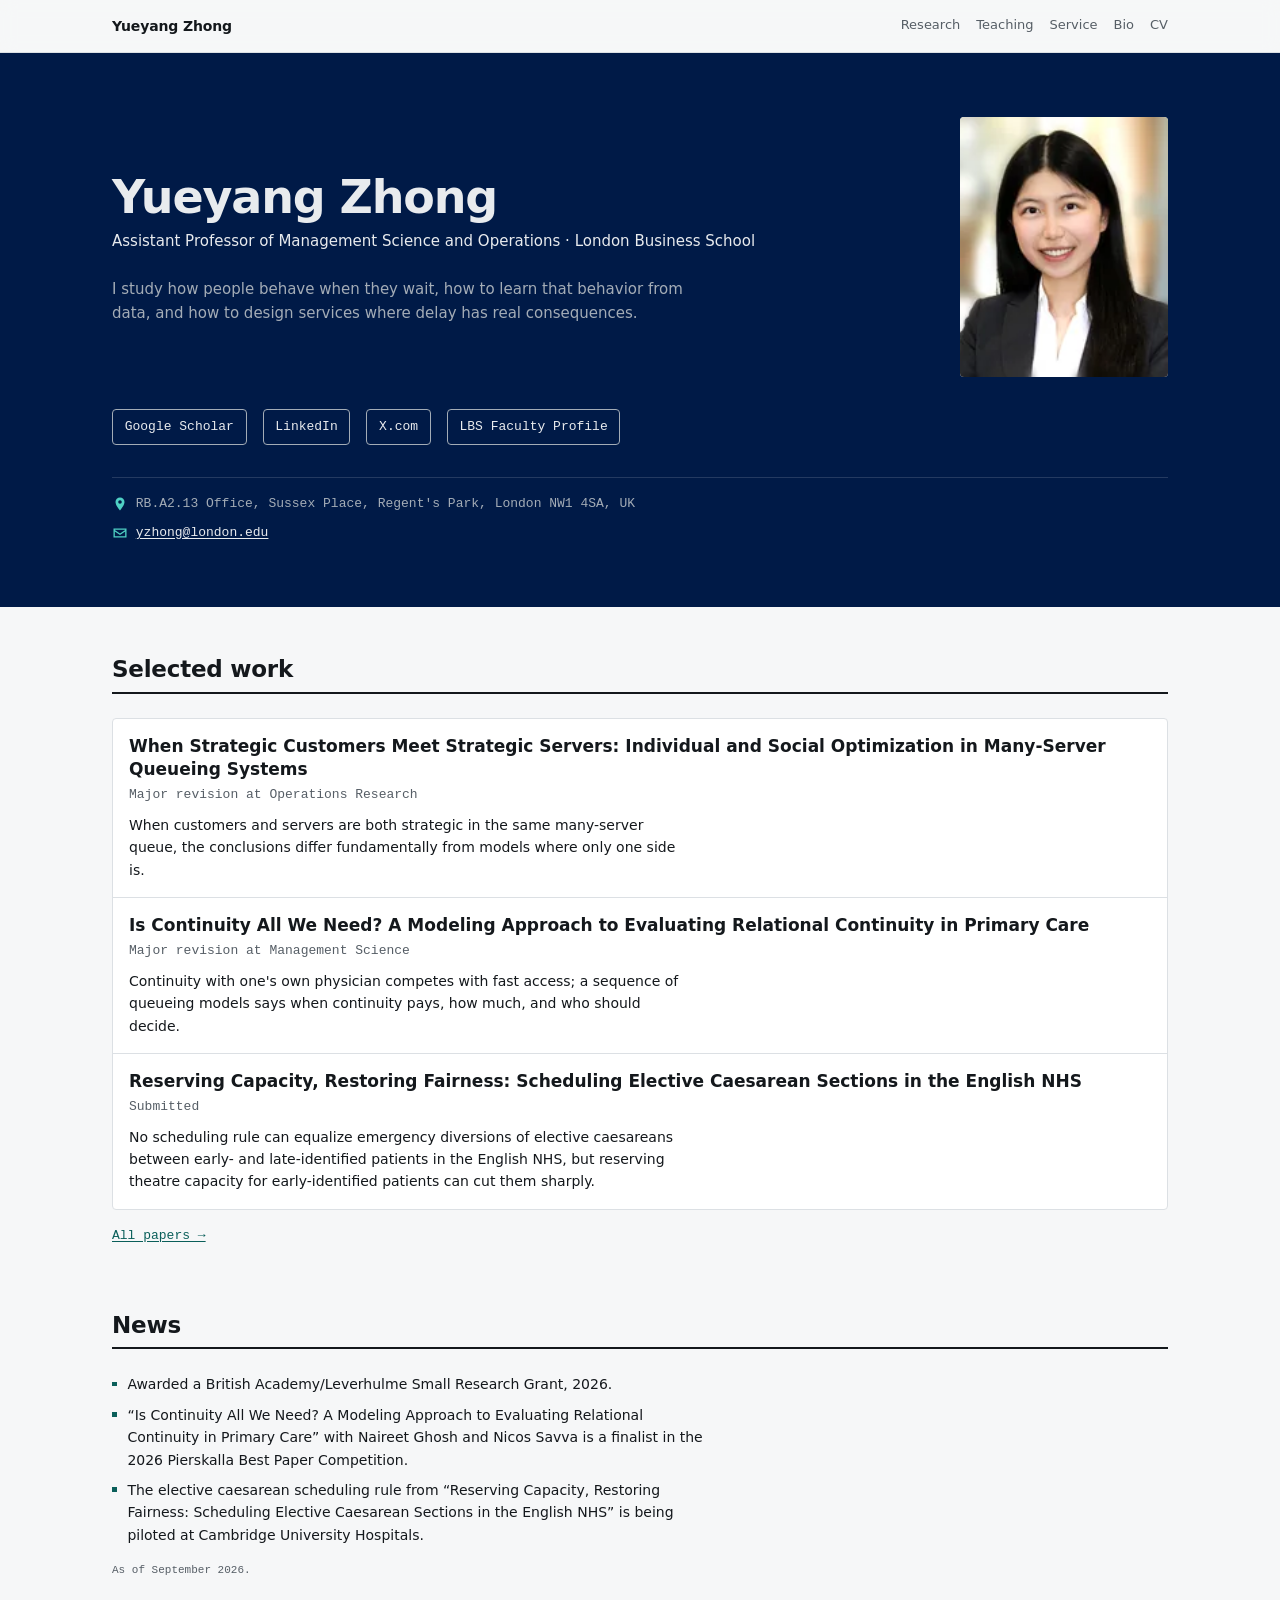
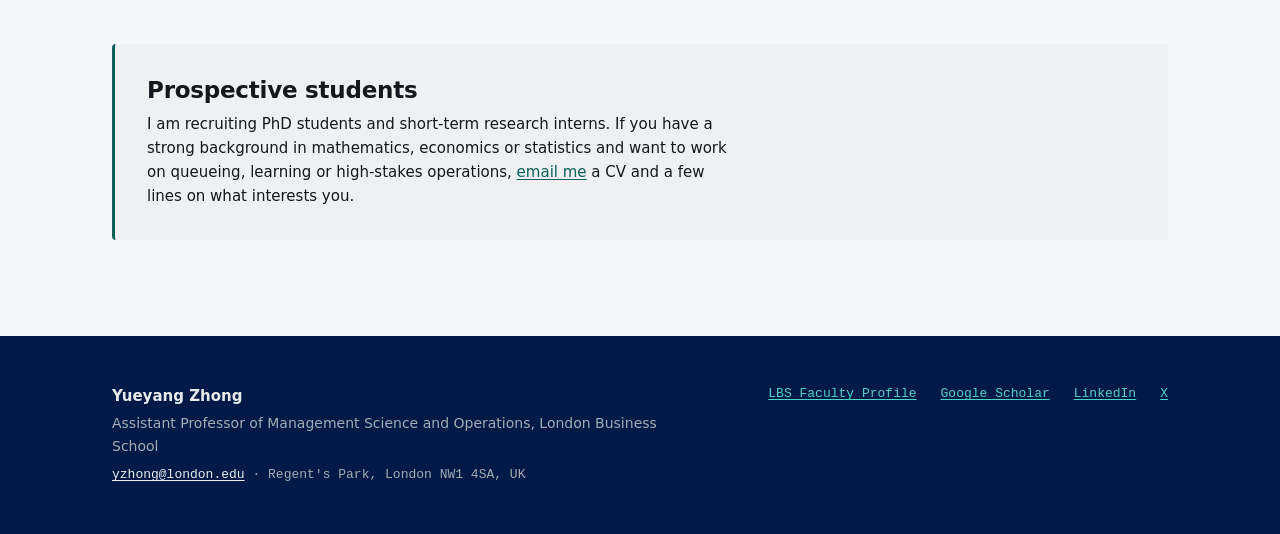
==== commit b1859354: "[Cursor] Review round 3: author feedback across all five pages Home: LBS navy #001A47 band, no LBS h" ====
--- a/index.html
+++ b/index.html
@@ -39,7 +39,7 @@
     <a href="/teaching/">Teaching</a>
     <a href="/service/">Service</a>
     <a href="/bio/">Bio</a>
-    <a href="/cv-yueyang-zhong.pdf" target="_blank" rel="noopener">CV (PDF)</a>
+    <a href="/cv-yueyang-zhong.pdf" target="_blank" rel="noopener">CV</a>
   </nav>
 </div></header>
 
@@ -49,24 +49,26 @@
     <div class="herogrid">
       <div>
         <h1>Yueyang Zhong</h1>
-        <p class="affil">Assistant Professor of Management Science and Operations &middot; <a href="https://www.london.edu/faculty-and-research/faculty-profiles/y/yueyang-zhong" rel="noopener">London Business School</a></p>
+        <p class="affil">Assistant Professor of Management Science and Operations &middot; London Business School</p>
         <p class="identity">I study how people behave when they wait, how to learn that behavior from data, and how to design services where delay has real consequences.</p>
       </div>
       <picture class="portrait"><source type="image/webp" srcset="/img/portrait-240.webp 240w, /img/portrait-480.webp 480w, /img/portrait-720.webp 720w" sizes="(min-width: 52rem) 13rem, 7.5rem"><img src="/img/portrait-480.jpg" srcset="/img/portrait-240.jpg 240w, /img/portrait-480.jpg 480w, /img/portrait-720.jpg 720w" sizes="(min-width: 52rem) 13rem, 7.5rem" width="480" height="384" alt="Portrait of Yueyang Zhong" decoding="async"></picture>
     </div>
 
-    <nav class="actions" aria-label="Start here">
-      <a href="/research/" class="dominant">Research</a>
-      <a href="/cv-yueyang-zhong.pdf" target="_blank" rel="noopener">CV (PDF, updated September 2026)</a>
+    <nav class="actions" aria-label="Profiles elsewhere">
       <a href="https://scholar.google.com/citations?user=4BiTj6sAAAAJ&amp;hl=en" target="_blank" rel="noopener">Google Scholar</a>
-      <a href="mailto:yzhong@london.edu">yzhong@london.edu</a>
+      <a href="https://www.linkedin.com/in/yueyang-zhong/" target="_blank" rel="noopener">LinkedIn</a>
+      <a href="https://x.com/yueyang_zhong/" target="_blank" rel="noopener">X.com</a>
+      <a href="https://www.london.edu/faculty-and-research/faculty-profiles/y/yueyang-zhong" target="_blank" rel="noopener">LBS Faculty Profile</a>
     </nav>
 
-    <ul class="strip">
-      <li><a href="https://www.london.edu/faculty-and-research/faculty-profiles/y/yueyang-zhong" rel="noopener">LBS faculty profile</a></li>
-      <li><a href="https://www.linkedin.com/in/yueyang-zhong/" rel="noopener">LinkedIn</a></li>
-      <li><a href="https://x.com/yueyang_zhong/" rel="noopener">X</a></li>
-      <li>Regent&#39;s Park, London</li>
+    <ul class="contactlines">
+      <li>
+        <svg class="ico" viewBox="0 0 16 16" width="16" height="16" aria-hidden="true" focusable="false"><path d="M8 1.5a4.5 4.5 0 0 0-4.5 4.5c0 3.4 4.5 8.5 4.5 8.5s4.5-5.1 4.5-8.5A4.5 4.5 0 0 0 8 1.5Zm0 6.3a1.8 1.8 0 1 1 0-3.6 1.8 1.8 0 0 1 0 3.6Z"/></svg>
+<span>RB.A2.13 Office, Sussex Place, Regent&#39;s Park, London NW1 4SA, UK</span>      </li>
+      <li>
+        <svg class="ico" viewBox="0 0 16 16" width="16" height="16" aria-hidden="true" focusable="false"><path d="M1.5 3.5h13v9h-13v-9Zm1.3 1.2v.4L8 8.6l5.2-3.5v-.4H2.8Zm0 1.9v4.7h10.4V6.6L8 10.1 2.8 6.6Z"/></svg>
+<a href="mailto:yzhong@london.edu">yzhong@london.edu</a>      </li>
     </ul>
   </div>
 </div>
@@ -76,30 +78,30 @@
     <h2>Selected work</h2>
     <ul class="picks">
       <li>
-        <h3><a href="/research/#behavior-aware-queueing-finite-buffer">Behavior-aware queueing: The finite-buffer setting with many strategic servers</a></h3>
-        <p class="statusline">Operations Research, 2025</p>
-        <p class="hook">When servers choose their own pace, managers must staff enough or pay enough.</p>
-      </li>
-      <li>
-        <h3><a href="/research/#learning-to-schedule-multiclass-abandonment">Learning to schedule in multiclass many-server queues with abandonment</a></h3>
-        <p class="statusline">Operations Research, 2025</p>
-        <p class="hook">Estimate the unknowns first, then schedule with a simple index rule: the gap to the full-information benchmark grows only logarithmically over time.</p>
+        <h3><a href="/research/#strategic-customers-meet-strategic-servers">When Strategic Customers Meet Strategic Servers: Individual and Social Optimization in Many-Server Queueing Systems</a></h3>
+        <p class="statusline">Major revision at Operations Research</p>
+        <p class="hook">When customers and servers are both strategic in the same many-server queue, the conclusions differ fundamentally from models where only one side is.</p>
       </li>
       <li>
         <h3><a href="/research/#is-continuity-all-we-need">Is Continuity All We Need? A Modeling Approach to Evaluating Relational Continuity in Primary Care</a></h3>
         <p class="statusline">Major revision at Management Science</p>
         <p class="hook">Continuity with one&#39;s own physician competes with fast access; a sequence of queueing models says when continuity pays, how much, and who should decide.</p>
       </li>
+      <li>
+        <h3><a href="/research/#reserving-capacity-restoring-fairness">Reserving Capacity, Restoring Fairness: Scheduling Elective Caesarean Sections in the English NHS</a></h3>
+        <p class="statusline">Submitted</p>
+        <p class="hook">No scheduling rule can equalize emergency diversions of elective caesareans between early- and late-identified patients in the English NHS, but reserving theatre capacity for early-identified patients can cut them sharply.</p>
+      </li>
     </ul>
-    <p class="morelink"><a href="/research/">All 22 papers →</a></p>
+    <p class="morelink"><a href="/research/">All papers →</a></p>
   </section>
 
   <section class="section">
     <h2>News</h2>
     <ul class="nowlist">
       <li>Awarded a British Academy/Leverhulme Small Research Grant, 2026.</li>
-      <li>Is Continuity All We Need? is a finalist in the 2026 Pierskalla Best Paper Competition.</li>
-      <li>The elective caesarean scheduling rule from Reserving Capacity, Restoring Fairness is being piloted at Cambridge University Hospitals.</li>
+      <li>“Is Continuity All We Need? A Modeling Approach to Evaluating Relational Continuity in Primary Care” with Naireet Ghosh and Nicos Savva is a finalist in the 2026 Pierskalla Best Paper Competition.</li>
+      <li>The elective caesarean scheduling rule from “Reserving Capacity, Restoring Fairness: Scheduling Elective Caesarean Sections in the English NHS” is being piloted at Cambridge University Hospitals.</li>
     </ul>
     <p class="asof">As of September 2026.</p>
   </section>
@@ -117,7 +119,6 @@
     <p class="fname">Yueyang Zhong</p>
     <p class="frole">Assistant Professor of Management Science and Operations, London Business School</p>
     <p class="fmeta"><a href="mailto:yzhong@london.edu">yzhong@london.edu</a> &middot; Regent&#39;s Park, London NW1 4SA, UK</p>
-    <p class="fmeta"><a href="/cv-yueyang-zhong.pdf" target="_blank" rel="noopener">CV (PDF, updated September 2026)</a></p>
   </div>
   <nav aria-label="Elsewhere">
     <a href="https://www.london.edu/faculty-and-research/faculty-profiles/y/yueyang-zhong" rel="noopener">LBS Faculty Profile</a>
--- a/styles.css
+++ b/styles.css
@@ -193,11 +193,13 @@
   --c-state-published: #0a5f5a; /*  7.51:1 on --c-card */
   --c-state-review: #8a4b00; /*  6.80:1 on --c-card */
 
-  /* Dark hero band */
-  --c-band: #0d1117;
-  --c-band-ink: #e8ebee; /* 15.81:1 on --c-band */
-  --c-band-muted: #a3acb6; /*  8.23:1 */
-  --c-band-accent: #4fd1c5; /* 10.15:1 — the motif stroke */
+  /* Dark hero band. LBS navy (PMS 282 C, RGB 0 26 71) since 2026-09-22 by the
+     author's ruling, replacing the near-black #0d1117; the three inks on it
+     were re-measured by _design/contrast.py and all stay above AA. */
+  --c-band: #001a47;
+  --c-band-ink: #e8ebee; /* 14.17:1 on --c-band */
+  --c-band-muted: #a3acb6; /*  7.37:1 */
+  --c-band-accent: #4fd1c5; /*  9.09:1 — the motif stroke */
 
   /* Density and shape */
   --measure: 62ch;
@@ -303,7 +305,12 @@
 .band .kicker{font-family:var(--font-meta);font-size:var(--t-micro);
  letter-spacing:var(--ls-micro);text-transform:uppercase;
  color:var(--c-band-accent);margin-bottom:var(--space-xs)}
-.band .overview{max-width:var(--measure);margin-top:var(--space-m);
+/* The label above the statement ("Research interest"), set like the kicker but
+   in the muted band colour so the accent kicker stays the single signal. */
+.band .olabel{font-family:var(--font-meta);font-size:var(--t-micro);
+ letter-spacing:var(--ls-micro);text-transform:uppercase;
+ color:var(--c-band-muted);margin-top:var(--space-m)}
+.band .overview{max-width:var(--measure);margin-top:var(--space-2xs);
  color:var(--c-band-muted);font-size:var(--t-body)}
 /* Review round 1 deleted the hero totals line and the motif caption. The
    caption used to supply the band's bottom padding, so the motif carries it
@@ -351,10 +358,37 @@
 .jb-num{font-family:var(--font-meta);color:var(--c-accent);
  font-weight:var(--weight-bold)}
 .jb-name{flex:1}
-.jb-count{font-family:var(--font-meta);color:var(--c-ink-muted);
- font-variant-numeric:tabular-nums}
+/* No paper count in the rail since 2026-09-22 (author ruling). */
 .legend{margin-top:var(--space-m);font-size:var(--t-micro);
  color:var(--c-ink-muted);line-height:1.5}
+
+/* The Methodology / Application pairs and the Topics list that open the
+   column (2026-09-22). Same vocabulary as the entries: mono for labels,
+   hairline rules, one measure. */
+.rintro{margin-bottom:var(--section-gap)}
+.facets{display:grid;gap:var(--space-xs)}
+.facets>div{display:grid;gap:var(--space-3xs) var(--space-m);
+ padding:var(--space-xs) 0;border-top:var(--border-hair) solid var(--c-rule)}
+.facets>div:last-child{border-bottom:var(--border-hair) solid var(--c-rule)}
+@media (min-width:40rem){.facets>div{grid-template-columns:8.5rem minmax(0,1fr)}}
+.facets dt{font-family:var(--font-meta);font-size:var(--t-micro);
+ letter-spacing:var(--ls-micro);text-transform:uppercase;color:var(--c-ink-muted);
+ padding-top:.25em}
+.facets dd{margin:0}
+.topicshead{font-family:var(--font-meta);font-size:var(--t-micro);
+ letter-spacing:var(--ls-micro);text-transform:uppercase;color:var(--c-ink-muted);
+ margin-top:var(--space-l)}
+/* The (i)-(iv) numerals are set by hand, so the <ol> must not add its own
+   marker on top; the column is sized for the widest numeral, "(iii)". */
+.topics{margin-top:var(--space-xs);display:grid;gap:var(--space-xs);
+ list-style:none;padding:0}
+.topics li{display:grid;grid-template-columns:3.1rem 1fr;column-gap:.35em;
+ align-items:baseline}
+.tnum{font-family:var(--font-meta);font-size:var(--t-meta);color:var(--c-accent);
+ font-weight:var(--weight-bold)}
+.tname{font-weight:var(--weight-bold);text-decoration:none;
+ text-underline-offset:.15em}
+.tname:hover{color:var(--c-accent);text-decoration:underline}
 
 .direction{margin-bottom:var(--section-gap)}
 .direction>header{margin-bottom:var(--space-s)}
@@ -365,8 +399,7 @@
  color:var(--c-accent);font-weight:var(--weight-bold);
  border:var(--border-hair) solid var(--c-accent);border-radius:var(--radius-chip);
  padding:.1em .45em;letter-spacing:.04em}
-.orienting{color:var(--c-ink-muted);font-size:var(--t-small);
- max-width:var(--measure);margin-top:var(--space-2xs)}
+/* No .orienting line under a direction heading since 2026-09-22. */
 
 .list{background:var(--c-card);border:var(--border-hair) solid var(--c-rule);
  border-radius:var(--radius);overflow:hidden}
@@ -438,10 +471,8 @@
 .entry:target{background:var(--c-target-tint)}
 .entry:target::before{background:var(--c-accent);width:4px}
 
-.pagetail{border-top:var(--border-hair) solid var(--c-rule);
- padding-top:var(--space-m);font-size:var(--t-small);color:var(--c-ink-muted)}
-.pagetail p+p{margin-top:var(--space-2xs)}
-.pagetail a{color:var(--c-accent)}
+/* No .pagetail since 2026-09-22: the Bio cross-link and the CV lines at the
+   foot of four pages were removed by the author. */
 
 /* ============================================================================
    PART B — home, teaching, service, bio
@@ -510,6 +541,9 @@
 .subhead{font-family:var(--font-meta);font-size:var(--t-micro);
  letter-spacing:var(--ls-micro);text-transform:uppercase;
  color:var(--c-ink-muted);margin-bottom:var(--space-2xs)}
+/* The guest-AE subhead follows the two-column journal list directly; without
+   this it sits flush against the last journal's hairline. */
+.cols+.group{margin-top:var(--space-m)}
 .group+.group{margin-top:var(--space-l)}
 
 /* B4. Home hero. Text first in the DOM so the name is the first thing read on
@@ -523,7 +557,6 @@
 .band .herogrid h1{margin-top:var(--space-3xs)}
 .band .affil{margin-top:var(--space-2xs);font-size:var(--t-body);
  color:var(--c-band-ink)}
-.band .affil a{color:var(--c-band-accent);text-underline-offset:.15em}
 .band .identity{max-width:var(--measure);margin-top:var(--space-m);
  color:var(--c-band-muted)}
 
@@ -539,8 +572,8 @@
 .biophoto{width:8rem;margin-bottom:var(--space-m)}
 @media (min-width:40rem){.biophoto{width:12rem}}
 
-/* B5. Action row. One dominant action, the rest quiet -- the dominant one is
-   the only filled button on the site. */
+/* B5. Button row. Four identical outlined buttons since 2026-09-22 (author
+   ruling): no dominant action, no filled button anywhere on the site. */
 .actions{display:flex;flex-wrap:wrap;gap:var(--space-2xs) var(--space-s);
  margin-top:var(--space-l)}
 .actions a{display:inline-flex;align-items:center;gap:.4em;
@@ -551,19 +584,19 @@
  transition:border-color var(--motion-fast) var(--ease-out),
   background var(--motion-fast) var(--ease-out)}
 .actions a:hover{border-color:var(--c-band-accent)}
-.actions a.dominant{background:var(--c-band-accent);border-color:var(--c-band-accent);
- color:var(--c-band);font-weight:var(--weight-medium)}
-.actions a.dominant:hover{background:var(--c-band-ink);border-color:var(--c-band-ink)}
-
-/* B6. Credential strip: the five places this person is verifiable, plus where
-   she is. Monospace because each item is a handle rather than a phrase. */
-.strip{display:flex;flex-wrap:wrap;gap:var(--space-2xs) var(--space-m);
+
+/* B6. Office and email under the buttons, each led by a 16px inline icon in
+   currentColor. Replaces the credential strip (2026-09-22). */
+.contactlines{display:grid;gap:var(--space-2xs);
  margin-top:var(--space-l);padding-top:var(--space-s);
  border-top:var(--border-hair) solid rgb(255 255 255 / .14);
  font-family:var(--font-meta);font-size:var(--t-meta);
  color:var(--c-band-muted)}
-.strip a{color:var(--c-band-ink);text-underline-offset:.15em}
-.strip a:hover{color:var(--c-band-accent)}
+.contactlines li{display:flex;gap:.6em;align-items:flex-start}
+.contactlines .ico{flex:none;width:1rem;height:1rem;margin-top:.15em;
+ fill:currentColor;color:var(--c-band-accent)}
+.contactlines a{color:var(--c-band-ink);text-underline-offset:.15em}
+.contactlines a:hover{color:var(--c-band-accent)}
 
 /* B7. Selected work on the home page. Deliberately not the research entry
    component: three papers with one sentence each, no status edge, no
@@ -607,37 +640,29 @@
 .cta a{color:var(--c-accent);text-underline-offset:.15em}
 .cta a:hover{color:var(--c-accent-hover)}
 
-/* B10. Courses and students: a short heading, then metadata, then one
-   sentence. Same three-tier shape as a paper entry, without the edge. */
-.course,.topic{padding:var(--space-s) 0;
+/* B10. Courses: a short heading, then metadata, then her sentence. Same
+   three-tier shape as a paper entry, without the edge. The PhD students,
+   Methods and bio Research sections were removed on 2026-09-22, and their
+   rules (.student, .methods, .topic) with them. */
+.course{padding:var(--space-s) 0;
  border-bottom:var(--border-hair) solid var(--c-rule)}
-.course:first-child,.topic:first-of-type{
- border-top:var(--border-hair) solid var(--c-rule)}
-.course h3,.topic h3{font-size:var(--t-h3);line-height:var(--lh-h3);
+.course:first-child{border-top:var(--border-hair) solid var(--c-rule)}
+.course h3{font-size:var(--t-h3);line-height:var(--lh-h3);
  font-weight:var(--weight-medium)}
 .course .meta{margin-top:var(--space-3xs);font-family:var(--font-meta);
  font-size:var(--t-meta);color:var(--c-ink-muted);
  font-variant-numeric:tabular-nums}
-.course p:last-child,.topic p:last-child{margin-top:var(--space-2xs);
+.course p:last-child{margin-top:var(--space-2xs);
  max-width:var(--measure);font-size:var(--t-small)}
-.student{padding:var(--space-s) 0;
+/* The compact list for the Booth TA courses: title and meta on one row, no
+   description, same hairlines. */
+.courselist{border-top:var(--border-hair) solid var(--c-rule)}
+.courselist li{display:flex;flex-wrap:wrap;gap:var(--space-3xs) var(--space-m);
+ align-items:baseline;padding:var(--space-xs) 0;
  border-bottom:var(--border-hair) solid var(--c-rule)}
-.student:first-child{border-top:var(--border-hair) solid var(--c-rule)}
-.student h3{font-size:var(--t-h3);line-height:var(--lh-h3);
- font-weight:var(--weight-medium)}
-.student .meta{margin-top:var(--space-3xs);font-size:var(--t-small);
- color:var(--c-ink-muted);max-width:var(--measure)}
-.student .placement{margin-top:var(--space-2xs);font-size:var(--t-small)}
-.student .placement .sub-k{color:var(--c-accent)}
-
-/* B11. Method names. These are labels, not links, and they used to be a
-   sentence on the live site. Bordered so the row does not read as prose, at
-   the same radius the disclosure control uses. */
-.methods{display:flex;flex-wrap:wrap;gap:var(--space-2xs)}
-.methods li{font-family:var(--font-meta);font-size:var(--t-meta);
- padding:.25em .6em;border-radius:var(--radius-chip);
- border:var(--border-hair) solid var(--c-rule-strong);
- color:var(--c-ink);background:var(--c-card)}
+.courselist .ctitle{font-weight:var(--weight-medium)}
+.courselist .meta{font-family:var(--font-meta);font-size:var(--t-meta);
+ color:var(--c-ink-muted);font-variant-numeric:tabular-nums}
 
 /* B12. Footer. Text, not a logo image: the affiliation is a fact, and a
    bitmap of a wordmark is a network request that says the same thing. */
@@ -692,12 +717,12 @@
   summary{display:none}
   .t2-body{border-left:1pt solid #999;background:none;padding:0 0 0 8pt}
   /* Furniture a sheet of paper has no use for. */
-  .motif,.jumpbar,.rail,.skip,.masthead,.actions,.strip,.cta,
+  .motif,.jumpbar,.rail,.skip,.masthead,.actions,.cta,
   .morelink,.footer nav{display:none}
   .layout{display:block;padding:0}
   .band,.footer{background:none;color:#000;padding:0 0 12pt}
-  .band .kicker,.band .overview,.band .lede,.band .identity,
-  .footer .frole,.footer .fmeta{color:#000}
+  .band .kicker,.band .olabel,.band .overview,.band .lede,.band .identity,
+  .contactlines,.contactlines .ico,.footer .frole,.footer .fmeta{color:#000}
   .list,.picks{border:none}
   .entry,.picks>li{break-inside:avoid;page-break-inside:avoid}
   .entry::before{display:none}
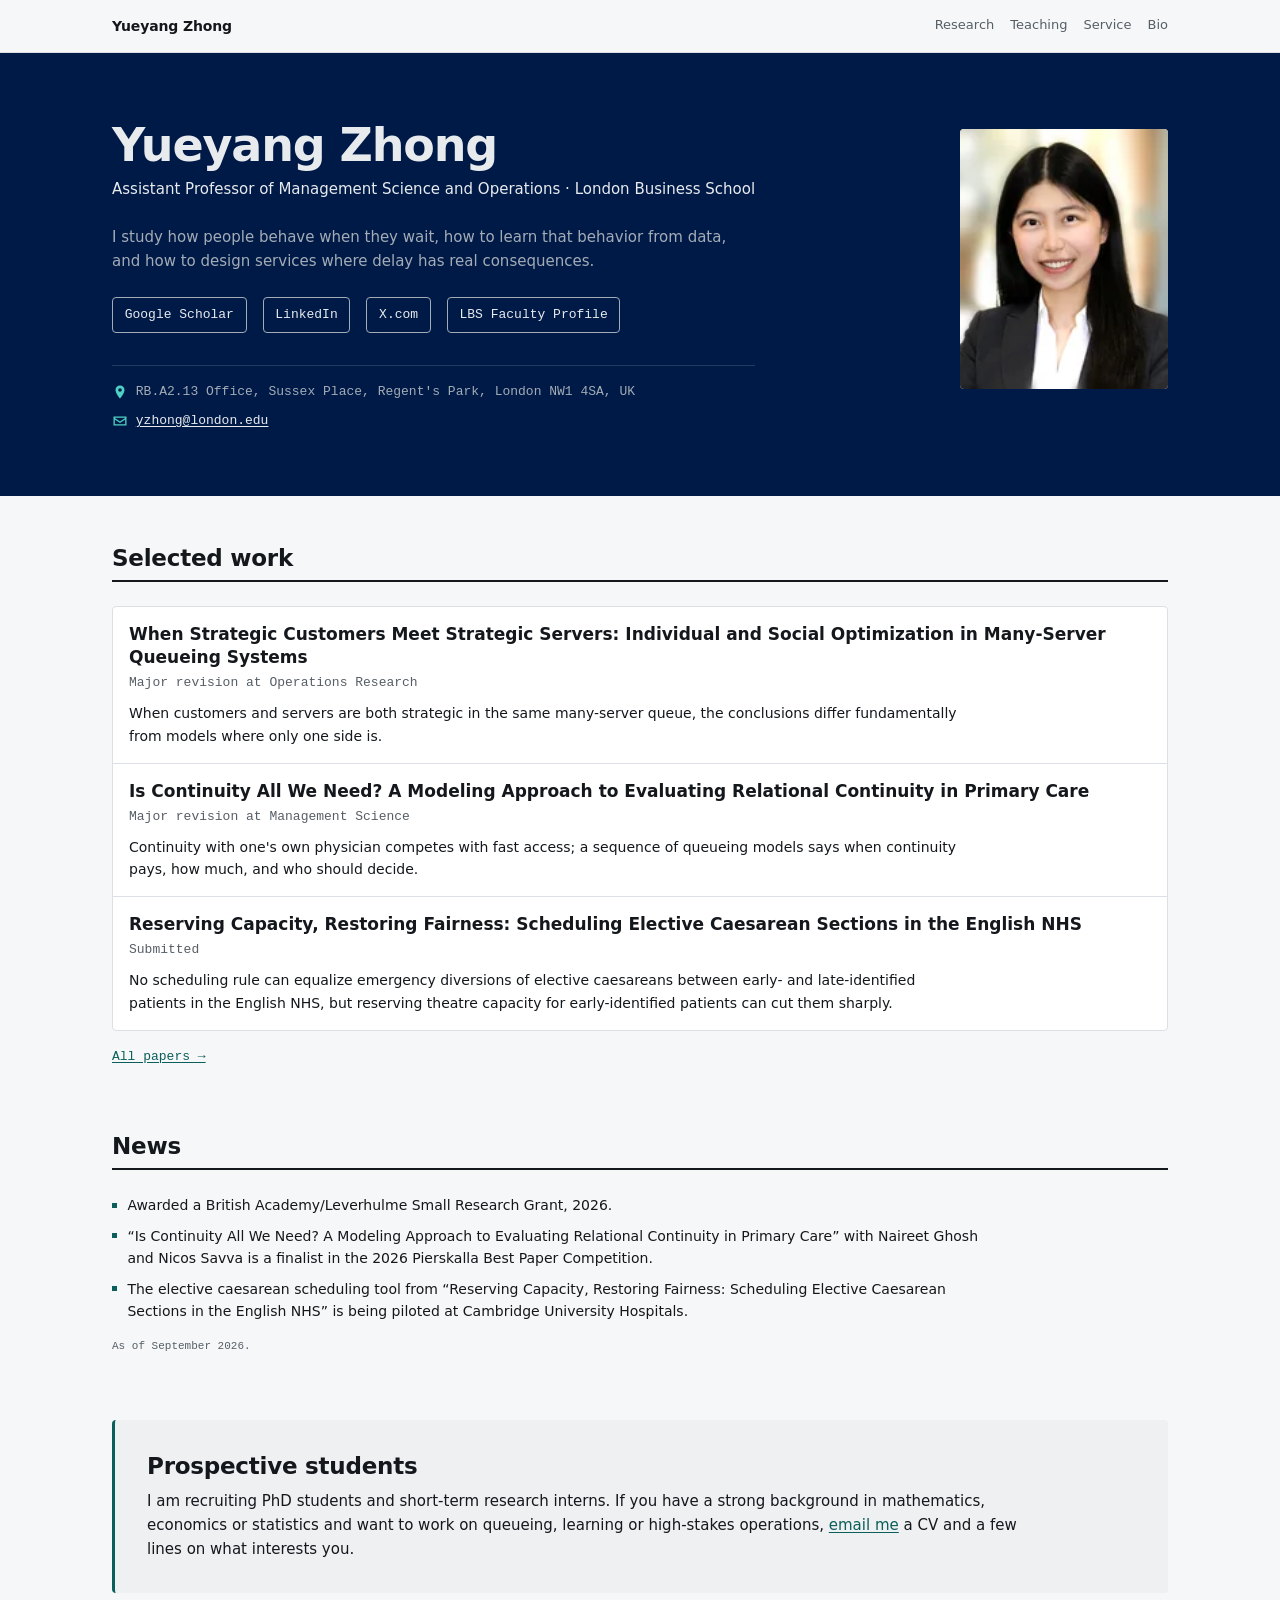
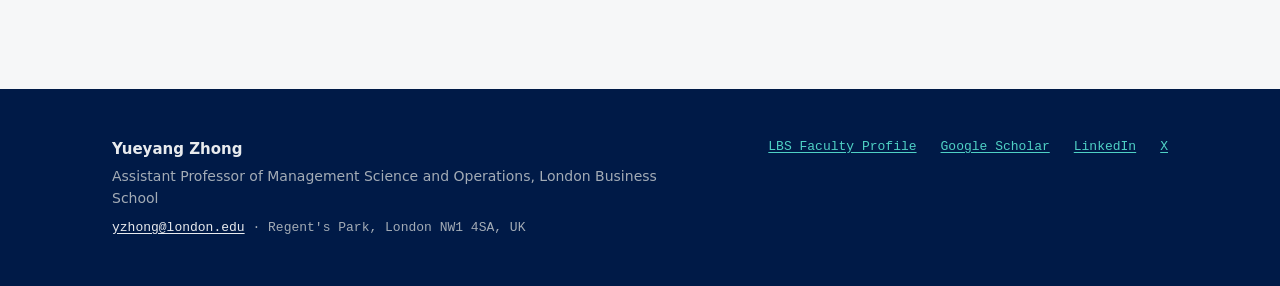
==== commit 52a99dea: "[Cursor] Review round 5: remove the CV from the site; hero and lede widths The author does not want " ====
--- a/index.html
+++ b/index.html
@@ -39,7 +39,6 @@
     <a href="/teaching/">Teaching</a>
     <a href="/service/">Service</a>
     <a href="/bio/">Bio</a>
-    <a href="/cv-yueyang-zhong.pdf" target="_blank" rel="noopener">CV</a>
   </nav>
 </div></header>
 
@@ -47,29 +46,29 @@
 <div class="band plain">
   <div class="wrap">
     <div class="herogrid">
-      <div>
+      <div class="herotext">
         <h1>Yueyang Zhong</h1>
         <p class="affil">Assistant Professor of Management Science and Operations &middot; London Business School</p>
         <p class="identity">I study how people behave when they wait, how to learn that behavior from data, and how to design services where delay has real consequences.</p>
+
+        <nav class="actions" aria-label="Profiles elsewhere">
+          <a href="https://scholar.google.com/citations?user=4BiTj6sAAAAJ&amp;hl=en" target="_blank" rel="noopener">Google Scholar</a>
+          <a href="https://www.linkedin.com/in/yueyang-zhong/" target="_blank" rel="noopener">LinkedIn</a>
+          <a href="https://x.com/yueyang_zhong/" target="_blank" rel="noopener">X.com</a>
+          <a href="https://www.london.edu/faculty-and-research/faculty-profiles/y/yueyang-zhong" target="_blank" rel="noopener">LBS Faculty Profile</a>
+        </nav>
+
+        <ul class="contactlines">
+          <li>
+            <svg class="ico" viewBox="0 0 16 16" width="16" height="16" aria-hidden="true" focusable="false"><path d="M8 1.5a4.5 4.5 0 0 0-4.5 4.5c0 3.4 4.5 8.5 4.5 8.5s4.5-5.1 4.5-8.5A4.5 4.5 0 0 0 8 1.5Zm0 6.3a1.8 1.8 0 1 1 0-3.6 1.8 1.8 0 0 1 0 3.6Z"/></svg>
+<span>RB.A2.13 Office, Sussex Place, Regent&#39;s Park, London NW1 4SA, UK</span>          </li>
+          <li>
+            <svg class="ico" viewBox="0 0 16 16" width="16" height="16" aria-hidden="true" focusable="false"><path d="M1.5 3.5h13v9h-13v-9Zm1.3 1.2v.4L8 8.6l5.2-3.5v-.4H2.8Zm0 1.9v4.7h10.4V6.6L8 10.1 2.8 6.6Z"/></svg>
+<a href="mailto:yzhong@london.edu">yzhong@london.edu</a>          </li>
+        </ul>
       </div>
       <picture class="portrait"><source type="image/webp" srcset="/img/portrait-240.webp 240w, /img/portrait-480.webp 480w, /img/portrait-720.webp 720w" sizes="(min-width: 52rem) 13rem, 7.5rem"><img src="/img/portrait-480.jpg" srcset="/img/portrait-240.jpg 240w, /img/portrait-480.jpg 480w, /img/portrait-720.jpg 720w" sizes="(min-width: 52rem) 13rem, 7.5rem" width="480" height="384" alt="Portrait of Yueyang Zhong" decoding="async"></picture>
     </div>
-
-    <nav class="actions" aria-label="Profiles elsewhere">
-      <a href="https://scholar.google.com/citations?user=4BiTj6sAAAAJ&amp;hl=en" target="_blank" rel="noopener">Google Scholar</a>
-      <a href="https://www.linkedin.com/in/yueyang-zhong/" target="_blank" rel="noopener">LinkedIn</a>
-      <a href="https://x.com/yueyang_zhong/" target="_blank" rel="noopener">X.com</a>
-      <a href="https://www.london.edu/faculty-and-research/faculty-profiles/y/yueyang-zhong" target="_blank" rel="noopener">LBS Faculty Profile</a>
-    </nav>
-
-    <ul class="contactlines">
-      <li>
-        <svg class="ico" viewBox="0 0 16 16" width="16" height="16" aria-hidden="true" focusable="false"><path d="M8 1.5a4.5 4.5 0 0 0-4.5 4.5c0 3.4 4.5 8.5 4.5 8.5s4.5-5.1 4.5-8.5A4.5 4.5 0 0 0 8 1.5Zm0 6.3a1.8 1.8 0 1 1 0-3.6 1.8 1.8 0 0 1 0 3.6Z"/></svg>
-<span>RB.A2.13 Office, Sussex Place, Regent&#39;s Park, London NW1 4SA, UK</span>      </li>
-      <li>
-        <svg class="ico" viewBox="0 0 16 16" width="16" height="16" aria-hidden="true" focusable="false"><path d="M1.5 3.5h13v9h-13v-9Zm1.3 1.2v.4L8 8.6l5.2-3.5v-.4H2.8Zm0 1.9v4.7h10.4V6.6L8 10.1 2.8 6.6Z"/></svg>
-<a href="mailto:yzhong@london.edu">yzhong@london.edu</a>      </li>
-    </ul>
   </div>
 </div>
 <div class="wrap"><div class="page">
@@ -101,7 +100,7 @@
     <ul class="nowlist">
       <li>Awarded a British Academy/Leverhulme Small Research Grant, 2026.</li>
       <li>“Is Continuity All We Need? A Modeling Approach to Evaluating Relational Continuity in Primary Care” with Naireet Ghosh and Nicos Savva is a finalist in the 2026 Pierskalla Best Paper Competition.</li>
-      <li>The elective caesarean scheduling rule from “Reserving Capacity, Restoring Fairness: Scheduling Elective Caesarean Sections in the English NHS” is being piloted at Cambridge University Hospitals.</li>
+      <li>The elective caesarean scheduling tool from “Reserving Capacity, Restoring Fairness: Scheduling Elective Caesarean Sections in the English NHS” is being piloted at Cambridge University Hospitals.</li>
     </ul>
     <p class="asof">As of September 2026.</p>
   </section>
--- a/styles.css
+++ b/styles.css
@@ -201,8 +201,12 @@
   --c-band-muted: #a3acb6; /*  7.37:1 */
   --c-band-accent: #4fd1c5; /*  9.09:1 — the motif stroke */
 
-  /* Density and shape */
-  --measure: 62ch;
+  /* Density and shape.
+     --measure was 62ch until 2026-09-22 (review round 4): the author found every
+     prose block "split into too many unnecessary lines" and asked for boxes
+     wider by half. 93ch = 1.5 x 62ch; it still sits inside every column it is
+     used in, so on narrow viewports the column, not the measure, governs. */
+  --measure: 93ch;
   --entry-gap: 0; /* rows meet on a shared hairline */
   --entry-pad: var(--space-s);
   --section-gap: var(--space-2xl);
@@ -378,8 +382,8 @@
 .topicshead{font-family:var(--font-meta);font-size:var(--t-micro);
  letter-spacing:var(--ls-micro);text-transform:uppercase;color:var(--c-ink-muted);
  margin-top:var(--space-l)}
-/* The (i)-(iv) numerals are set by hand, so the <ol> must not add its own
-   marker on top; the column is sized for the widest numeral, "(iii)". */
+/* The (I)-(IV) numerals are set by hand, so the <ol> must not add its own
+   marker on top; the column is sized for the widest numeral, "(III)". */
 .topics{margin-top:var(--space-xs);display:grid;gap:var(--space-xs);
  list-style:none;padding:0}
 .topics li{display:grid;grid-template-columns:3.1rem 1fr;column-gap:.35em;
@@ -487,6 +491,9 @@
 .band .lede{max-width:var(--measure);margin-top:var(--space-m);
  color:var(--c-band-ink);font-size:var(--t-body)}
 .band .lede a{color:var(--c-band-accent);text-underline-offset:.15em}
+/* The bio lede beside the portrait: "slightly narrower" than the full measure
+   (review round 5), so 82ch against the 93ch used everywhere else. */
+.herogrid>.lede{max-width:82ch}
 
 main{display:block}
 .page{padding:var(--space-xl) 0 var(--space-3xl);max-width:var(--page-max);
@@ -520,7 +527,8 @@
    gap:var(--space-s)}
   .rk{margin-bottom:0;padding-top:.15em}
 }
-.rv{max-width:var(--measure)}
+/* No max-width on the value column (review round 4): a position or degree
+   should sit on one line where the row has room for it. */
 .rv>p:first-child{font-size:var(--t-body)}
 .sub{font-size:var(--t-small);color:var(--c-ink-muted);
  margin-top:var(--space-3xs)}
@@ -552,13 +560,28 @@
 .herogrid{display:grid;gap:var(--space-l);align-items:start}
 @media (min-width:52rem){
   .herogrid{grid-template-columns:minmax(0,1fr) 13rem;gap:var(--space-2xl);
-   align-items:center}
+   align-items:start}
+  /* Home only (the portrait follows the text <div>; on /bio/ it follows the
+     lede <p>). The author asked for the top of the picture to line up with
+     the top of her name, so the offset is the h1's own top margin plus the
+     gap between the line box and the cap height at display size. */
+  .herogrid>div+.portrait{margin-top:calc(var(--space-3xs) + .17 * var(--t-display))}
 }
 .band .herogrid h1{margin-top:var(--space-3xs)}
 .band .affil{margin-top:var(--space-2xs);font-size:var(--t-body);
  color:var(--c-band-ink)}
-.band .identity{max-width:var(--measure);margin-top:var(--space-m);
- color:var(--c-band-muted)}
+/* "Exactly as wide as the affiliation line" (review round 5). A block sized to
+   its max-content is as wide as its widest unbreakable line; a child set to
+   width:0 contributes nothing to that measurement and then min-width:100%
+   stretches it back to the block. So the statement (and the button row and
+   the contact lines under it) take the affiliation's width, and nothing is
+   hard-coded. max-width:100% keeps the block inside its column on phones,
+   where the affiliation itself wraps. Same trick as .fitkicker on /teaching/. */
+.herotext{width:max-content;max-width:100%}
+.herotext>:not(h1):not(.affil){width:0;min-width:100%}
+.band .identity{margin-top:var(--space-m);color:var(--c-band-muted)}
+.fitkicker{width:max-content;max-width:100%}
+.fitkicker>.lede{width:0;min-width:100%}
 
 /* The portrait is a 5:4 landscape frame shown in a portrait slot. object-fit
    crops the sides rather than the top of the head, and object-position nudges
@@ -575,7 +598,7 @@
 /* B5. Button row. Four identical outlined buttons since 2026-09-22 (author
    ruling): no dominant action, no filled button anywhere on the site. */
 .actions{display:flex;flex-wrap:wrap;gap:var(--space-2xs) var(--space-s);
- margin-top:var(--space-l)}
+ margin-top:var(--space-m)}
 .actions a{display:inline-flex;align-items:center;gap:.4em;
  font-size:var(--t-meta);font-family:var(--font-meta);text-decoration:none;
  padding:.5em .9em;border-radius:var(--radius);
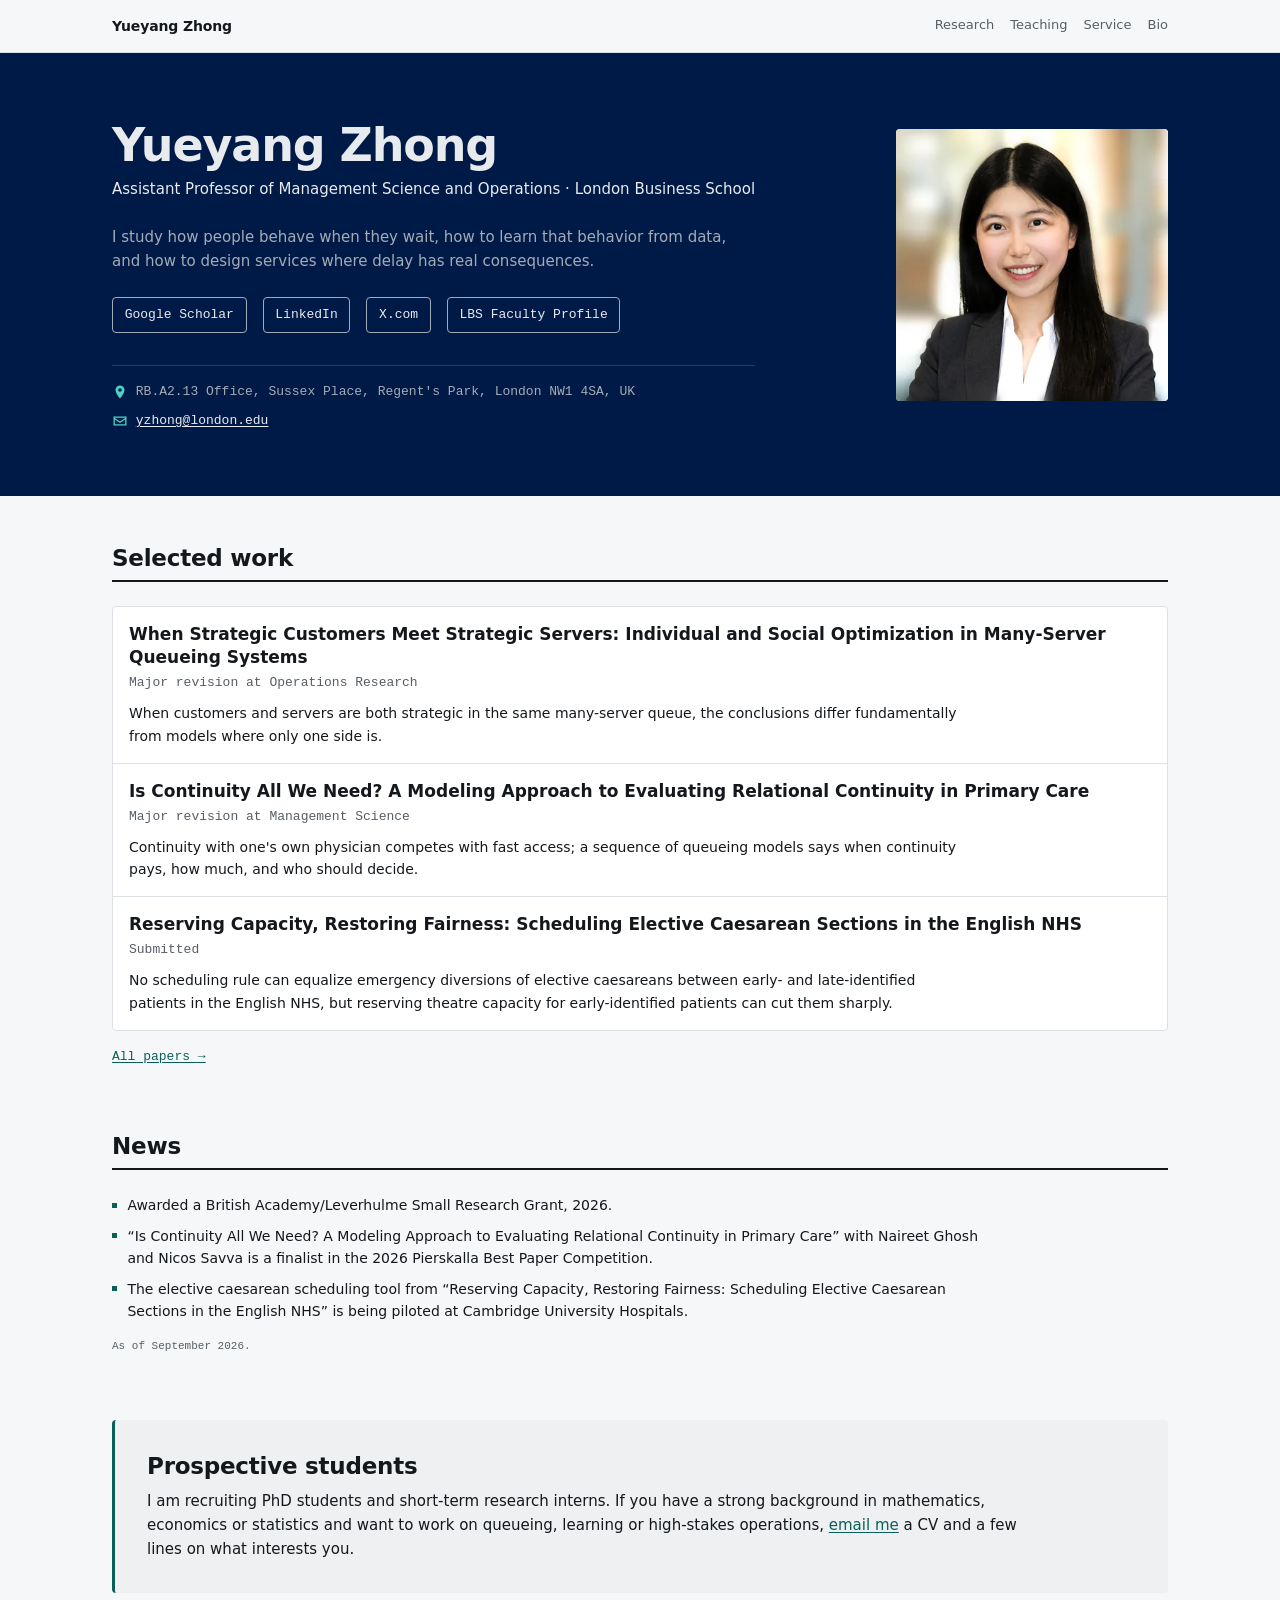
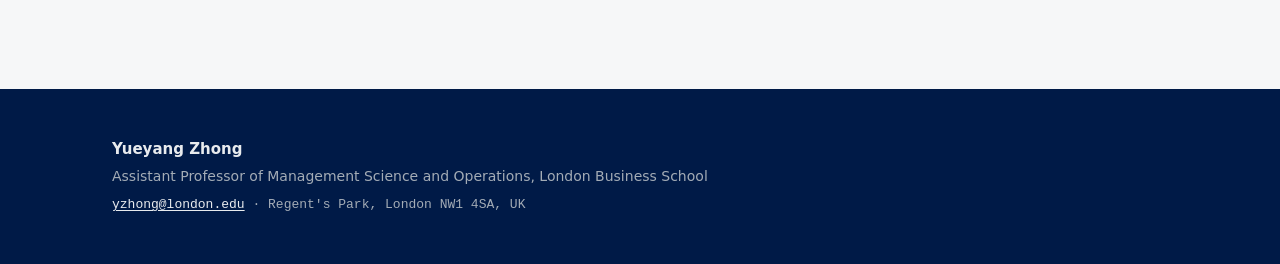
==== commit 1ec34d0c: "[Cursor] Review round 6: footer links removed; square, larger portrait - Footer on every page is now" ====
--- a/index.html
+++ b/index.html
@@ -67,7 +67,7 @@
 <a href="mailto:yzhong@london.edu">yzhong@london.edu</a>          </li>
         </ul>
       </div>
-      <picture class="portrait"><source type="image/webp" srcset="/img/portrait-240.webp 240w, /img/portrait-480.webp 480w, /img/portrait-720.webp 720w" sizes="(min-width: 52rem) 13rem, 7.5rem"><img src="/img/portrait-480.jpg" srcset="/img/portrait-240.jpg 240w, /img/portrait-480.jpg 480w, /img/portrait-720.jpg 720w" sizes="(min-width: 52rem) 13rem, 7.5rem" width="480" height="384" alt="Portrait of Yueyang Zhong" decoding="async"></picture>
+      <picture class="portrait"><source type="image/webp" srcset="/img/portrait-240.webp 240w, /img/portrait-480.webp 480w, /img/portrait-720.webp 720w" sizes="(min-width: 52rem) 17rem, 9.5rem"><img src="/img/portrait-480.jpg" srcset="/img/portrait-240.jpg 240w, /img/portrait-480.jpg 480w, /img/portrait-720.jpg 720w" sizes="(min-width: 52rem) 17rem, 9.5rem" width="480" height="384" alt="Portrait of Yueyang Zhong" decoding="async"></picture>
     </div>
   </div>
 </div>
@@ -119,12 +119,6 @@
     <p class="frole">Assistant Professor of Management Science and Operations, London Business School</p>
     <p class="fmeta"><a href="mailto:yzhong@london.edu">yzhong@london.edu</a> &middot; Regent&#39;s Park, London NW1 4SA, UK</p>
   </div>
-  <nav aria-label="Elsewhere">
-    <a href="https://www.london.edu/faculty-and-research/faculty-profiles/y/yueyang-zhong" rel="noopener">LBS Faculty Profile</a>
-    <a href="https://scholar.google.com/citations?user=4BiTj6sAAAAJ&amp;hl=en" rel="noopener">Google Scholar</a>
-    <a href="https://www.linkedin.com/in/yueyang-zhong/" rel="noopener">LinkedIn</a>
-    <a href="https://x.com/yueyang_zhong/" rel="noopener">X</a>
-  </nav>
 </div></footer>
 <script>
 /* The old site faked navigation with #fragments, which are still in inboxes and
--- a/styles.css
+++ b/styles.css
@@ -557,9 +557,14 @@
 /* B4. Home hero. Text first in the DOM so the name is the first thing read on
    a phone and the first thing a screen reader reaches; the portrait floats to
    the right only once there is room for it. */
-.herogrid{display:grid;gap:var(--space-l);align-items:start}
+/* minmax(0,1fr) at EVERY width, not just the two-column one: an `auto` grid
+   column sizes itself to a max-content child, so .herotext's max-width:100%
+   would resolve against a column that had already grown past the phone, and
+   the hero ran off the right edge at 390px (caught in review round 6). */
+.herogrid{display:grid;grid-template-columns:minmax(0,1fr);gap:var(--space-l);
+ align-items:start}
 @media (min-width:52rem){
-  .herogrid{grid-template-columns:minmax(0,1fr) 13rem;gap:var(--space-2xl);
+  .herogrid{grid-template-columns:minmax(0,1fr) 17rem;gap:var(--space-2xl);
    align-items:start}
   /* Home only (the portrait follows the text <div>; on /bio/ it follows the
      lede <p>). The author asked for the top of the picture to line up with
@@ -583,17 +588,18 @@
 .fitkicker{width:max-content;max-width:100%}
 .fitkicker>.lede{width:0;min-width:100%}
 
-/* The portrait is a 5:4 landscape frame shown in a portrait slot. object-fit
-   crops the sides rather than the top of the head, and object-position nudges
-   the face off dead centre; a hard crop baked into the file would be one
-   irreversible guess about framing. */
-.portrait{display:block;width:7.5rem;border-radius:var(--radius);
+/* The portrait is a 5:4 landscape frame shown in a SQUARE slot (review round 6,
+   2026-09-22: "larger and square like on my current website"; it was a 4:5
+   upright slot at 13rem before). object-fit trims a tenth off each side and
+   keeps the full height, so nothing of the head or shoulders is lost; a hard
+   crop baked into the file would be one irreversible guess about framing. */
+.portrait{display:block;width:9.5rem;border-radius:var(--radius);
  overflow:hidden;background:var(--c-bg-sunk)}
-.portrait img{width:100%;height:auto;aspect-ratio:4/5;object-fit:cover;
- object-position:48% 46%}
-@media (min-width:52rem){.portrait{width:13rem}}
-.biophoto{width:8rem;margin-bottom:var(--space-m)}
-@media (min-width:40rem){.biophoto{width:12rem}}
+.portrait img{width:100%;height:auto;aspect-ratio:1/1;object-fit:cover;
+ object-position:48% 50%}
+@media (min-width:52rem){.portrait{width:17rem}}
+.biophoto{width:9.5rem;margin-bottom:var(--space-m)}
+@media (min-width:40rem){.biophoto{width:15rem}}
 
 /* B5. Button row. Four identical outlined buttons since 2026-09-22 (author
    ruling): no dominant action, no filled button anywhere on the site. */
@@ -691,20 +697,14 @@
    bitmap of a wordmark is a network request that says the same thing. */
 .footer{background:var(--c-band);color:var(--c-band-ink);
  padding:var(--space-xl) 0}
+/* One column since review round 6 (2026-09-22): the links column is gone. */
 .footer .wrap{display:grid;gap:var(--space-m)}
-@media (min-width:48rem){
-  .footer .wrap{grid-template-columns:minmax(0,1fr) auto;
-   align-items:start;gap:var(--space-2xl)}
-}
 .footer .fname{font-weight:var(--weight-bold)}
 .footer .frole{margin-top:var(--space-3xs);font-size:var(--t-small);
  color:var(--c-band-muted);max-width:var(--measure)}
 .footer .fmeta{margin-top:var(--space-2xs);font-family:var(--font-meta);
  font-size:var(--t-meta);color:var(--c-band-muted)}
 .footer .fmeta a{color:var(--c-band-ink);text-underline-offset:.15em}
-.footer nav{display:flex;flex-wrap:wrap;gap:var(--space-2xs) var(--space-m);
- font-family:var(--font-meta);font-size:var(--t-meta)}
-.footer nav a{color:var(--c-band-accent);text-underline-offset:.15em}
 .footer a:hover{color:var(--c-band-accent)}
 
 /* B13. 404. Short by design: it exists to get the reader to one of five
@@ -741,7 +741,7 @@
   .t2-body{border-left:1pt solid #999;background:none;padding:0 0 0 8pt}
   /* Furniture a sheet of paper has no use for. */
   .motif,.jumpbar,.rail,.skip,.masthead,.actions,.cta,
-  .morelink,.footer nav{display:none}
+  .morelink{display:none}
   .layout{display:block;padding:0}
   .band,.footer{background:none;color:#000;padding:0 0 12pt}
   .band .kicker,.band .olabel,.band .overview,.band .lede,.band .identity,
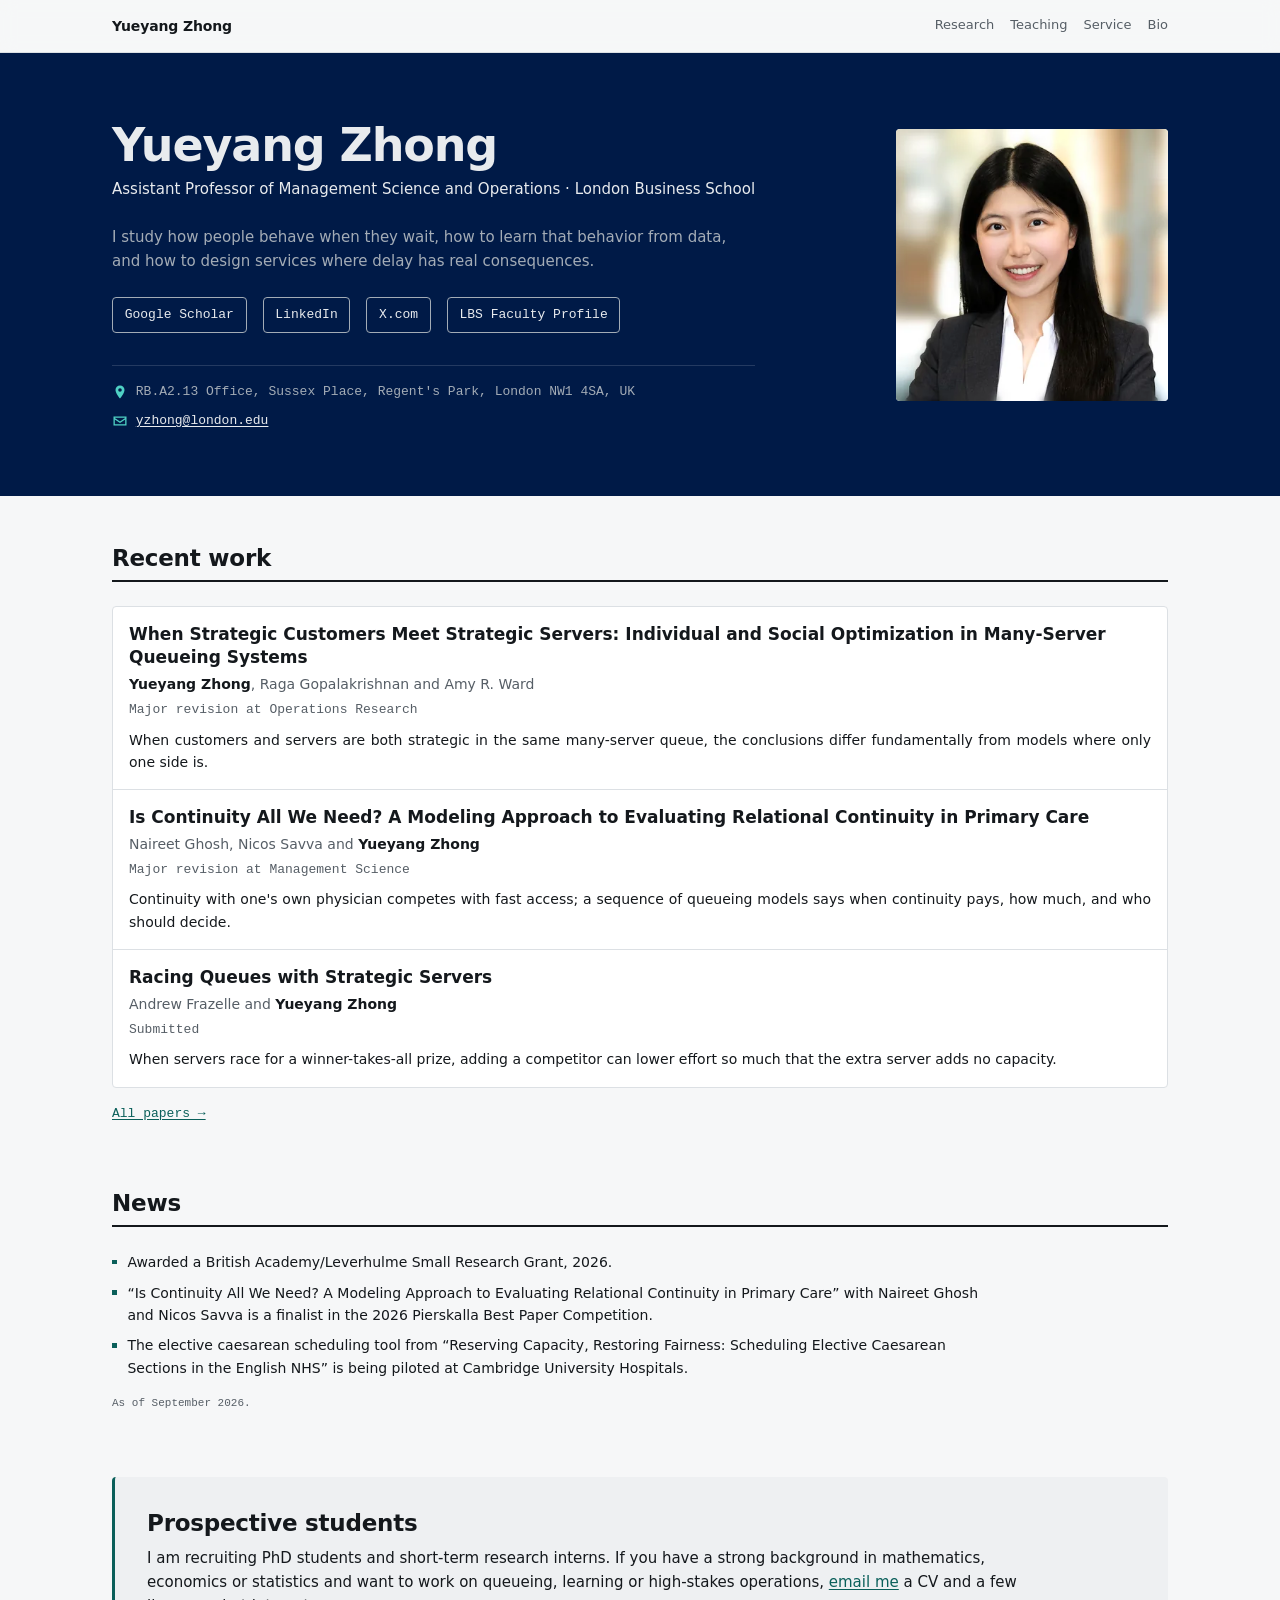
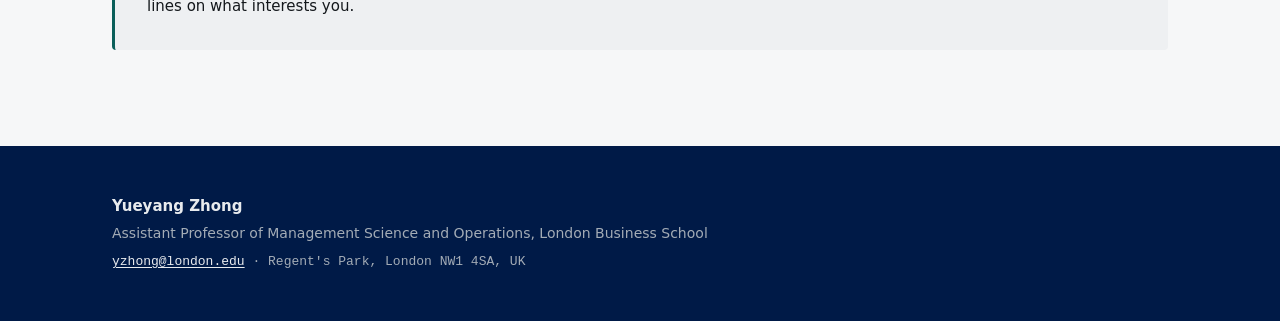
==== commit bd311341: "[Cursor] Review round 7: condensed summaries, justified prose, Recent work with authors Research: ev" ====
--- a/index.html
+++ b/index.html
@@ -74,22 +74,25 @@
 <div class="wrap"><div class="page">
 
   <section class="section">
-    <h2>Selected work</h2>
+    <h2>Recent work</h2>
     <ul class="picks">
       <li>
         <h3><a href="/research/#strategic-customers-meet-strategic-servers">When Strategic Customers Meet Strategic Servers: Individual and Social Optimization in Many-Server Queueing Systems</a></h3>
+        <p class="authors"><span class="au-self">Yueyang Zhong</span>, Raga Gopalakrishnan and Amy R. Ward</p>
         <p class="statusline">Major revision at Operations Research</p>
         <p class="hook">When customers and servers are both strategic in the same many-server queue, the conclusions differ fundamentally from models where only one side is.</p>
       </li>
       <li>
         <h3><a href="/research/#is-continuity-all-we-need">Is Continuity All We Need? A Modeling Approach to Evaluating Relational Continuity in Primary Care</a></h3>
+        <p class="authors">Naireet Ghosh, Nicos Savva and <span class="au-self">Yueyang Zhong</span></p>
         <p class="statusline">Major revision at Management Science</p>
         <p class="hook">Continuity with one&#39;s own physician competes with fast access; a sequence of queueing models says when continuity pays, how much, and who should decide.</p>
       </li>
       <li>
-        <h3><a href="/research/#reserving-capacity-restoring-fairness">Reserving Capacity, Restoring Fairness: Scheduling Elective Caesarean Sections in the English NHS</a></h3>
+        <h3><a href="/research/#racing-queues-strategic-servers">Racing Queues with Strategic Servers</a></h3>
+        <p class="authors">Andrew Frazelle and <span class="au-self">Yueyang Zhong</span></p>
         <p class="statusline">Submitted</p>
-        <p class="hook">No scheduling rule can equalize emergency diversions of elective caesareans between early- and late-identified patients in the English NHS, but reserving theatre capacity for early-identified patients can cut them sharply.</p>
+        <p class="hook">When servers race for a winner-takes-all prize, adding a competitor can lower effort so much that the extra server adds no capacity.</p>
       </li>
     </ul>
     <p class="morelink"><a href="/research/">All papers →</a></p>
--- a/styles.css
+++ b/styles.css
@@ -465,12 +465,23 @@
  translate(-1px,-1px);transition:transform var(--motion-fast) var(--ease-out)}
 details[open] summary::before{transform:rotate(-135deg) translate(-2px,-2px)}
 summary:hover{background:var(--c-bg-sunk)}
+/* No max-width since review round 7: the summary box spans the entry, like
+   the title and byline above it, instead of stopping at 93 small characters. */
 .t2-body{margin-top:var(--space-2xs);padding:var(--space-s);
- background:var(--c-bg);border-left:var(--border-emphasis) solid var(--c-rule);
- max-width:var(--measure)}
+ background:var(--c-bg);border-left:var(--border-emphasis) solid var(--c-rule)}
 /* For 16 of 22 entries this is now the only prose on the page, not
    supplementary detail, because the one-line summary above it is gone. */
 .precis{font-size:var(--t-small);line-height:1.62}
+
+/* Justified prose (review round 7, 2026-09-22). The author asked for these
+   six blocks, and only these, to be set flush left AND right: the research
+   statement, the Topics texts, every paper summary, the home hooks, the
+   course descriptions and the bio lede. Headings, bylines, status lines,
+   lists of links and the mono metadata stay ragged. hyphens:auto is what
+   makes justification safe at 93ch: without it a long word forces a river
+   of white across the line. <html lang="en"> is what lets it work. */
+.band .overview,.topics .ttext,.precis,.picks .hook,.course p:last-child,
+.herogrid>.lede{text-align:justify;hyphens:auto;-webkit-hyphens:auto}
 
 .entry:target{background:var(--c-target-tint)}
 .entry:target::before{background:var(--c-accent);width:4px}
@@ -641,8 +652,10 @@
 .picks h3 a{text-decoration:none;text-underline-offset:.15em}
 .picks h3 a:hover{color:var(--c-accent);text-decoration:underline}
 .picks .statusline{margin-top:var(--space-3xs)}
-.picks .hook{margin-top:var(--space-2xs);font-size:var(--t-small);
- max-width:var(--measure)}
+/* No max-width on the hook (review round 7): at the small size, 93ch came out
+   narrower than the title above it, which is what the author saw. The card
+   bounds it now, so the hook is exactly as wide as the title. */
+.picks .hook{margin-top:var(--space-2xs);font-size:var(--t-small)}
 .morelink{margin-top:var(--space-s);font-family:var(--font-meta);
  font-size:var(--t-meta)}
 .morelink a{color:var(--c-accent);text-underline-offset:.15em}
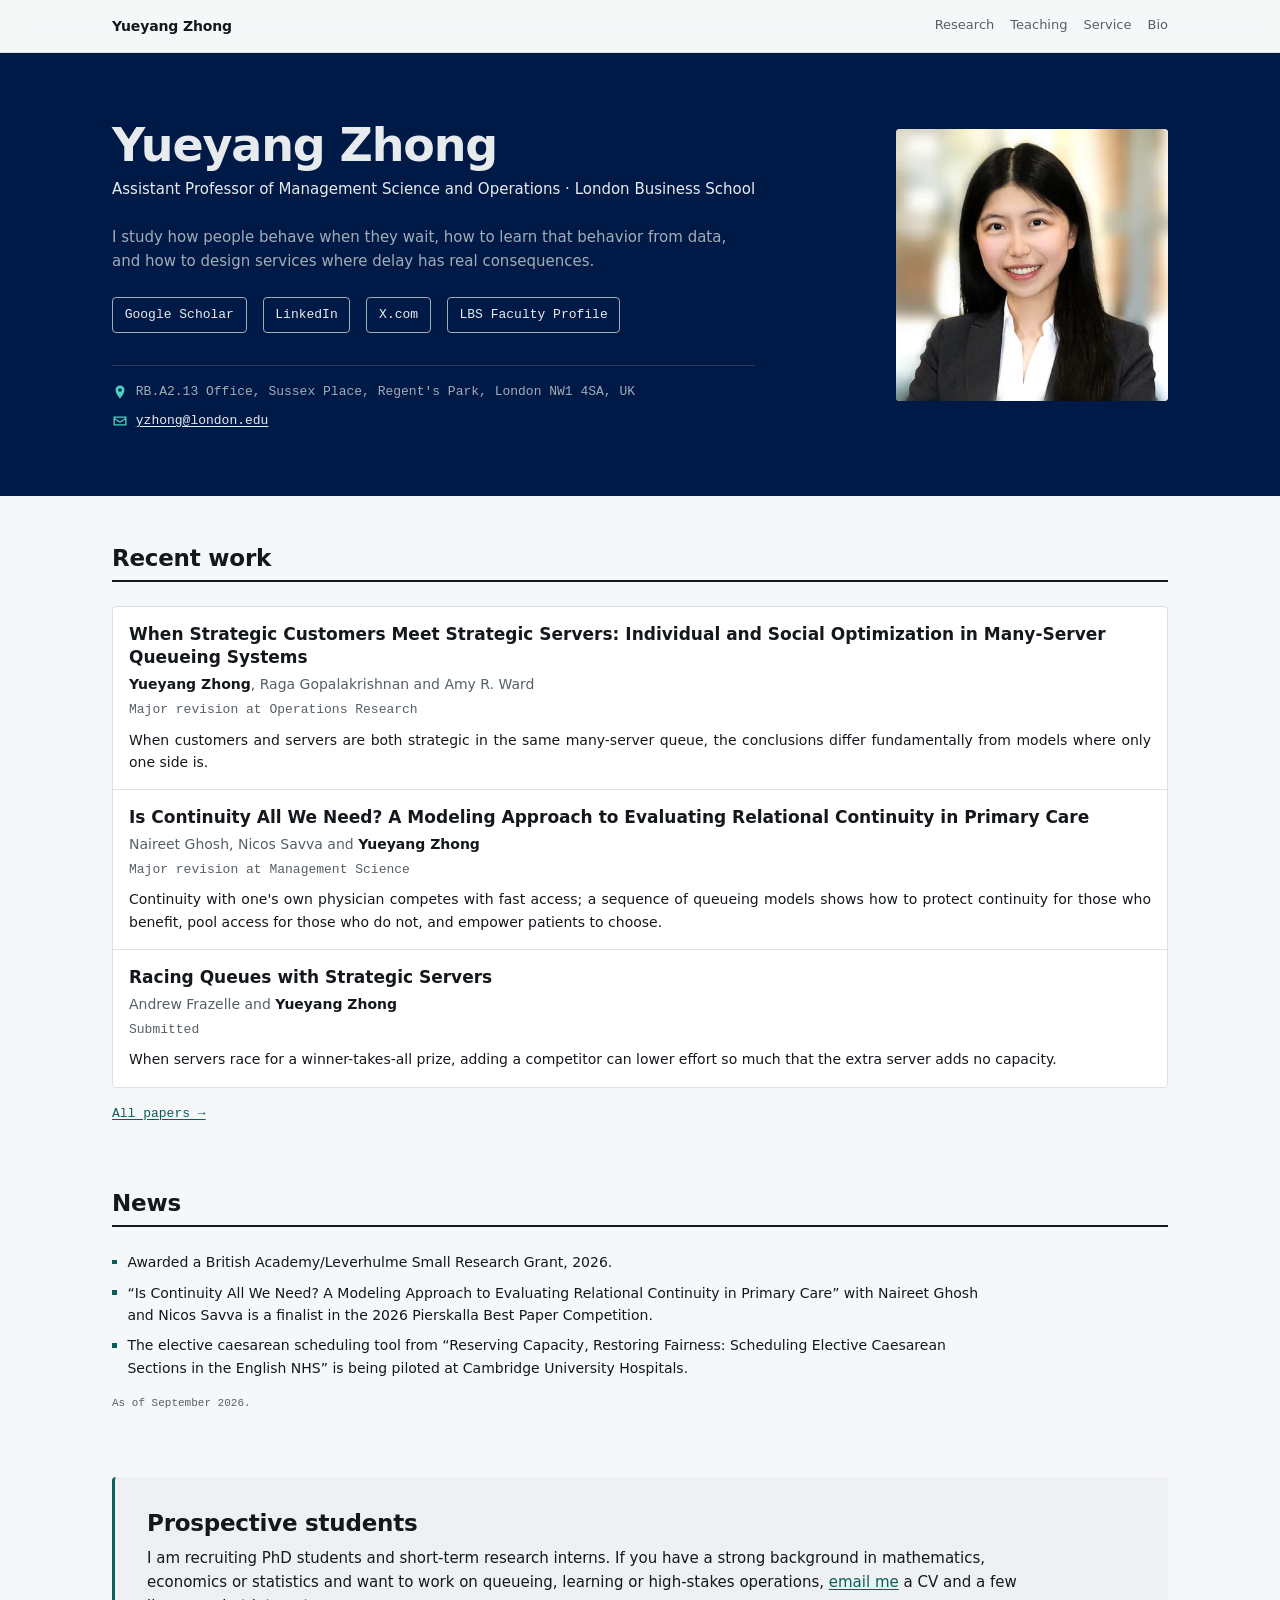
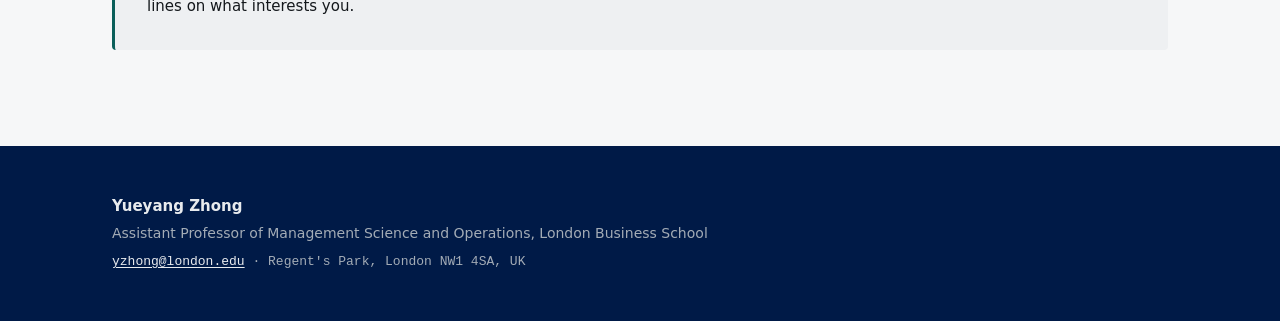
==== commit ddea764c: "[Cursor] Review round 8: TOM Network board seat, three summaries rewritten by the author Service: "M" ====
--- a/index.html
+++ b/index.html
@@ -86,7 +86,7 @@
         <h3><a href="/research/#is-continuity-all-we-need">Is Continuity All We Need? A Modeling Approach to Evaluating Relational Continuity in Primary Care</a></h3>
         <p class="authors">Naireet Ghosh, Nicos Savva and <span class="au-self">Yueyang Zhong</span></p>
         <p class="statusline">Major revision at Management Science</p>
-        <p class="hook">Continuity with one&#39;s own physician competes with fast access; a sequence of queueing models says when continuity pays, how much, and who should decide.</p>
+        <p class="hook">Continuity with one&#39;s own physician competes with fast access; a sequence of queueing models shows how to protect continuity for those who benefit, pool access for those who do not, and empower patients to choose.</p>
       </li>
       <li>
         <h3><a href="/research/#racing-queues-strategic-servers">Racing Queues with Strategic Servers</a></h3>
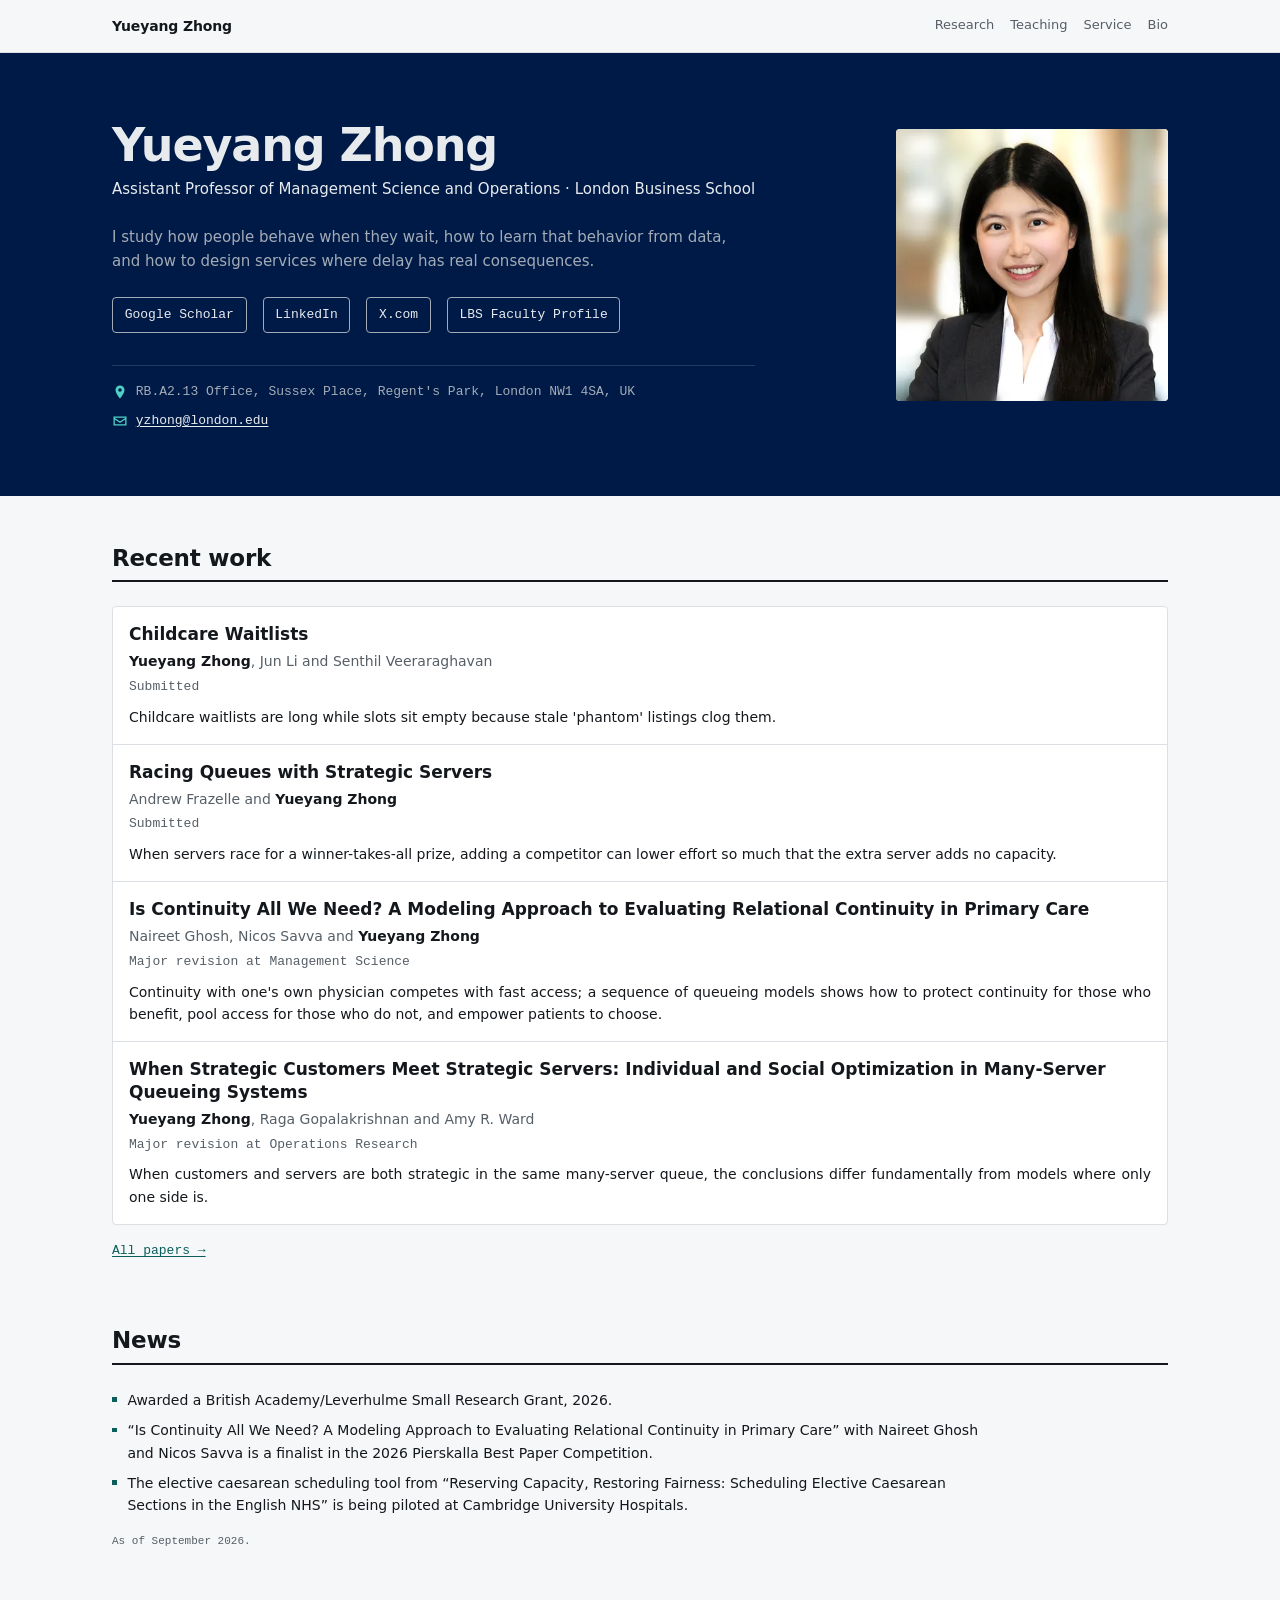
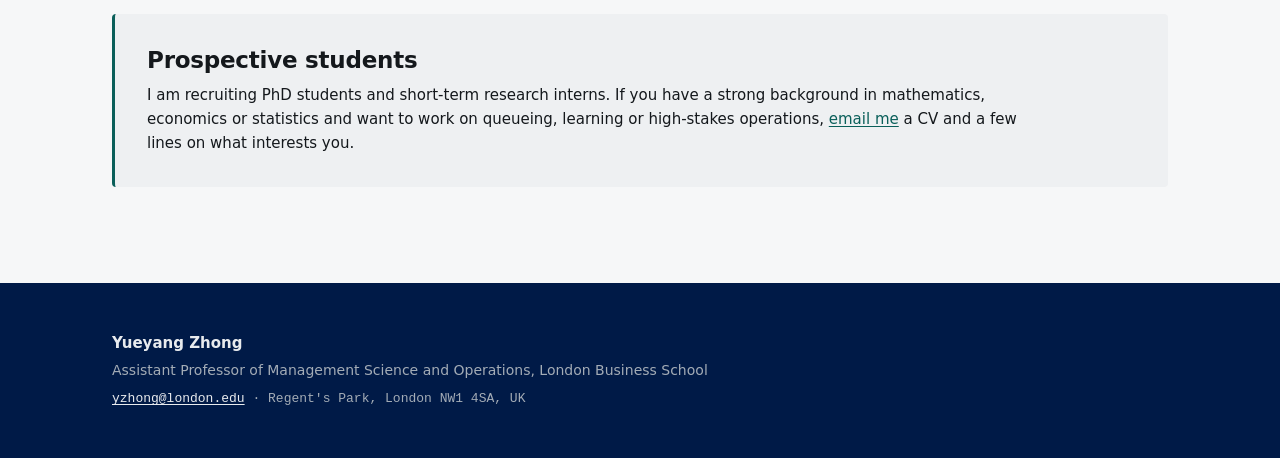
==== commit 0a2f0bc5: "[Cursor] Review round 9: Childcare Waitlists submitted; Recent work reordered to four papers Researc" ====
--- a/index.html
+++ b/index.html
@@ -77,10 +77,16 @@
     <h2>Recent work</h2>
     <ul class="picks">
       <li>
-        <h3><a href="/research/#strategic-customers-meet-strategic-servers">When Strategic Customers Meet Strategic Servers: Individual and Social Optimization in Many-Server Queueing Systems</a></h3>
-        <p class="authors"><span class="au-self">Yueyang Zhong</span>, Raga Gopalakrishnan and Amy R. Ward</p>
-        <p class="statusline">Major revision at Operations Research</p>
-        <p class="hook">When customers and servers are both strategic in the same many-server queue, the conclusions differ fundamentally from models where only one side is.</p>
+        <h3><a href="/research/#phantom-waitlists-childcare">Childcare Waitlists</a></h3>
+        <p class="authors"><span class="au-self">Yueyang Zhong</span>, Jun Li and Senthil Veeraraghavan</p>
+        <p class="statusline">Submitted</p>
+        <p class="hook">Childcare waitlists are long while slots sit empty because stale &#39;phantom&#39; listings clog them.</p>
+      </li>
+      <li>
+        <h3><a href="/research/#racing-queues-strategic-servers">Racing Queues with Strategic Servers</a></h3>
+        <p class="authors">Andrew Frazelle and <span class="au-self">Yueyang Zhong</span></p>
+        <p class="statusline">Submitted</p>
+        <p class="hook">When servers race for a winner-takes-all prize, adding a competitor can lower effort so much that the extra server adds no capacity.</p>
       </li>
       <li>
         <h3><a href="/research/#is-continuity-all-we-need">Is Continuity All We Need? A Modeling Approach to Evaluating Relational Continuity in Primary Care</a></h3>
@@ -89,10 +95,10 @@
         <p class="hook">Continuity with one&#39;s own physician competes with fast access; a sequence of queueing models shows how to protect continuity for those who benefit, pool access for those who do not, and empower patients to choose.</p>
       </li>
       <li>
-        <h3><a href="/research/#racing-queues-strategic-servers">Racing Queues with Strategic Servers</a></h3>
-        <p class="authors">Andrew Frazelle and <span class="au-self">Yueyang Zhong</span></p>
-        <p class="statusline">Submitted</p>
-        <p class="hook">When servers race for a winner-takes-all prize, adding a competitor can lower effort so much that the extra server adds no capacity.</p>
+        <h3><a href="/research/#strategic-customers-meet-strategic-servers">When Strategic Customers Meet Strategic Servers: Individual and Social Optimization in Many-Server Queueing Systems</a></h3>
+        <p class="authors"><span class="au-self">Yueyang Zhong</span>, Raga Gopalakrishnan and Amy R. Ward</p>
+        <p class="statusline">Major revision at Operations Research</p>
+        <p class="hook">When customers and servers are both strategic in the same many-server queue, the conclusions differ fundamentally from models where only one side is.</p>
       </li>
     </ul>
     <p class="morelink"><a href="/research/">All papers →</a></p>
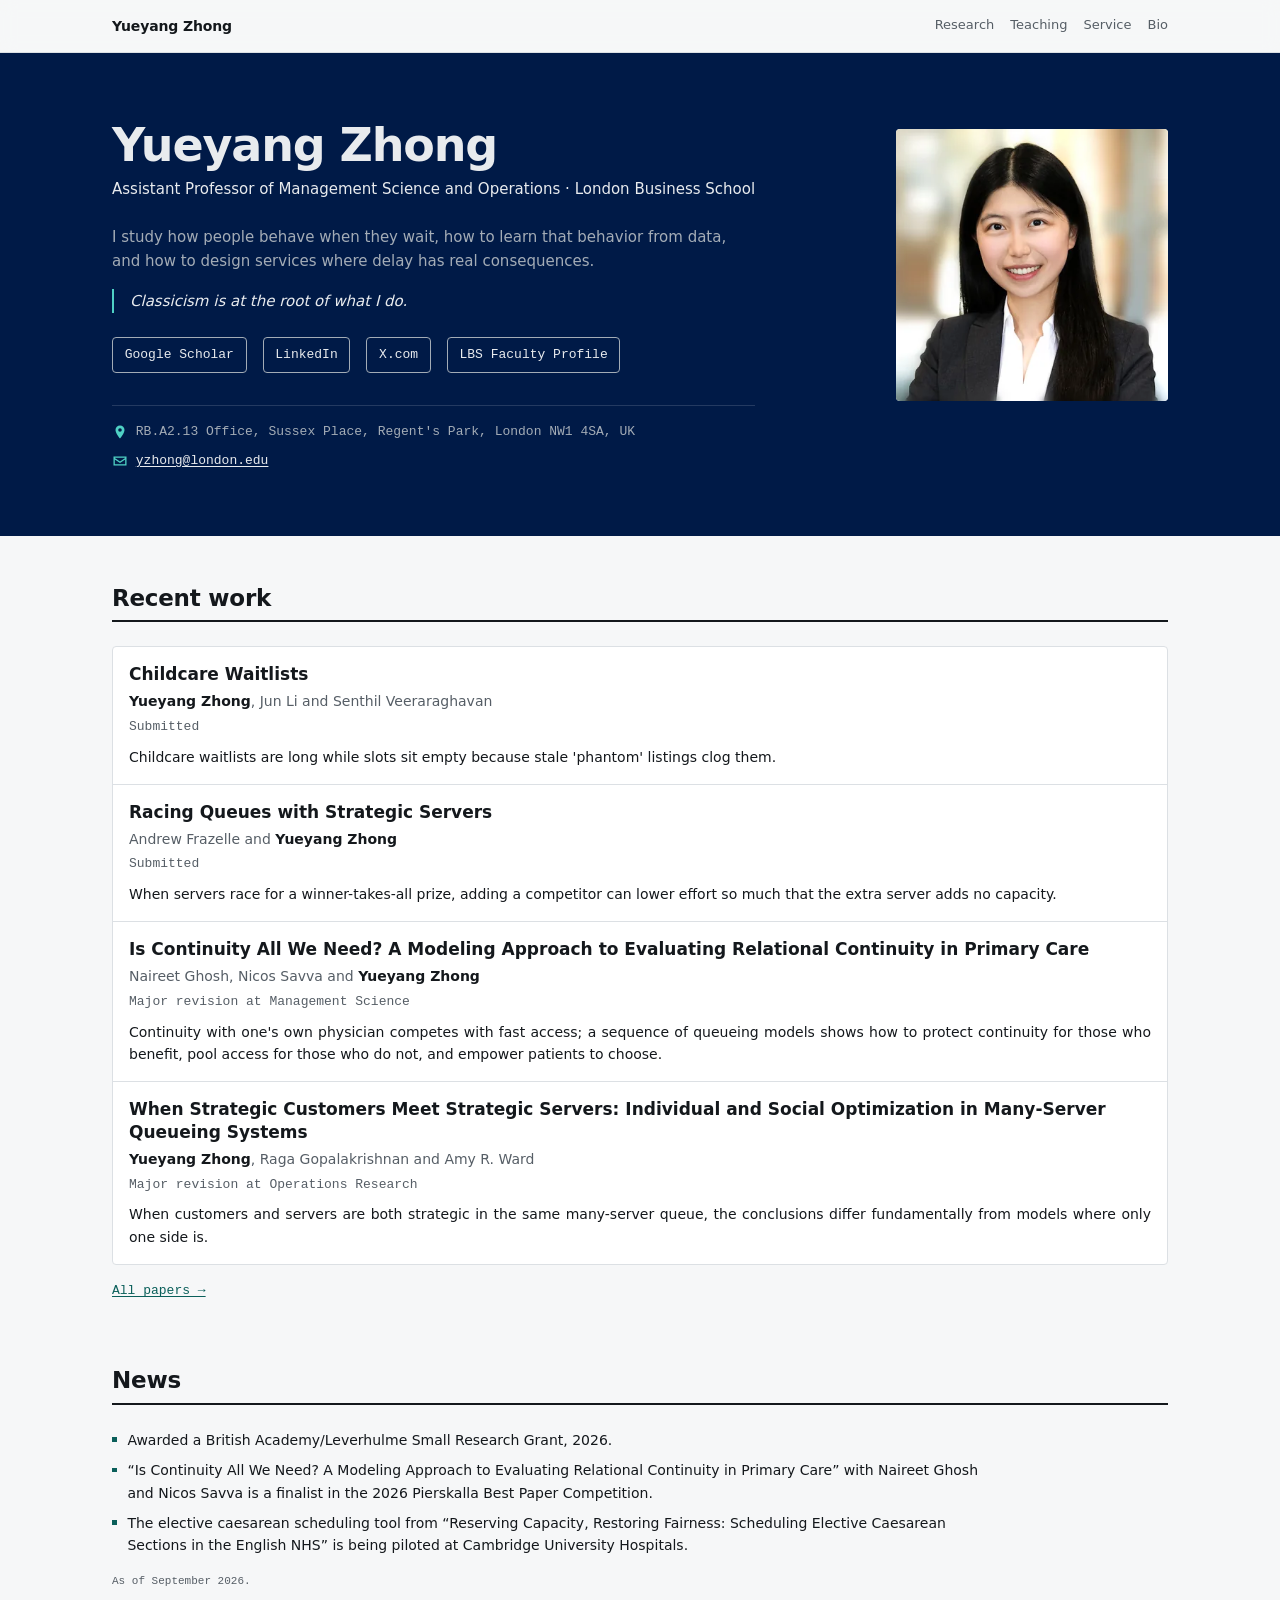
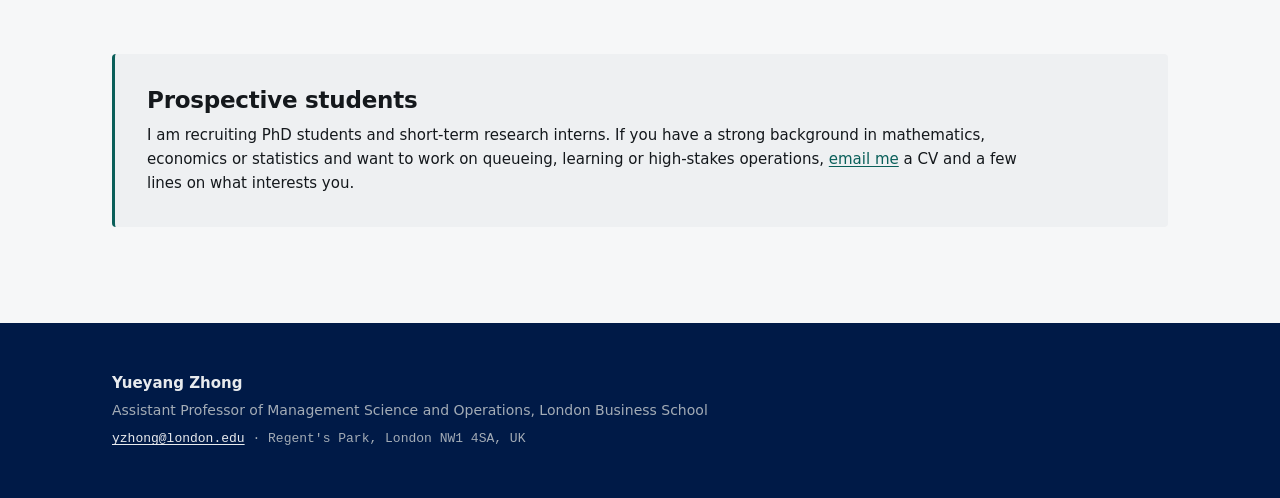
==== commit 315b69e9: "[Cursor] Review round 10: motto under the home identity sentence "Classicism is at the root of what " ====
--- a/index.html
+++ b/index.html
@@ -50,6 +50,7 @@
         <h1>Yueyang Zhong</h1>
         <p class="affil">Assistant Professor of Management Science and Operations &middot; London Business School</p>
         <p class="identity">I study how people behave when they wait, how to learn that behavior from data, and how to design services where delay has real consequences.</p>
+        <p class="motto">Classicism is at the root of what I do.</p>
 
         <nav class="actions" aria-label="Profiles elsewhere">
           <a href="https://scholar.google.com/citations?user=4BiTj6sAAAAJ&amp;hl=en" target="_blank" rel="noopener">Google Scholar</a>
--- a/styles.css
+++ b/styles.css
@@ -596,6 +596,13 @@
 .herotext{width:max-content;max-width:100%}
 .herotext>:not(h1):not(.affil){width:0;min-width:100%}
 .band .identity{margin-top:var(--space-m);color:var(--c-band-muted)}
+/* The motto under the identity sentence (review round 10): set like a pull
+   quote -- italic, band ink rather than muted so it reads as her voice, and a
+   thin accent rule on the left, the same stroke colour as the hero figure. The
+   rule is decoration (the text carries the meaning), so no contrast pair. */
+.band .motto{margin-top:var(--space-s);padding-left:var(--space-s);
+  border-left:2px solid var(--c-band-accent);font-style:italic;
+  color:var(--c-band-ink)}
 .fitkicker{width:max-content;max-width:100%}
 .fitkicker>.lede{width:0;min-width:100%}
 
@@ -758,7 +765,8 @@
   .layout{display:block;padding:0}
   .band,.footer{background:none;color:#000;padding:0 0 12pt}
   .band .kicker,.band .olabel,.band .overview,.band .lede,.band .identity,
-  .contactlines,.contactlines .ico,.footer .frole,.footer .fmeta{color:#000}
+  .band .motto,.contactlines,.contactlines .ico,.footer .frole,.footer .fmeta{color:#000}
+  .band .motto{border-left-color:#000}
   .list,.picks{border:none}
   .entry,.picks>li{break-inside:avoid;page-break-inside:avoid}
   .entry::before{display:none}
